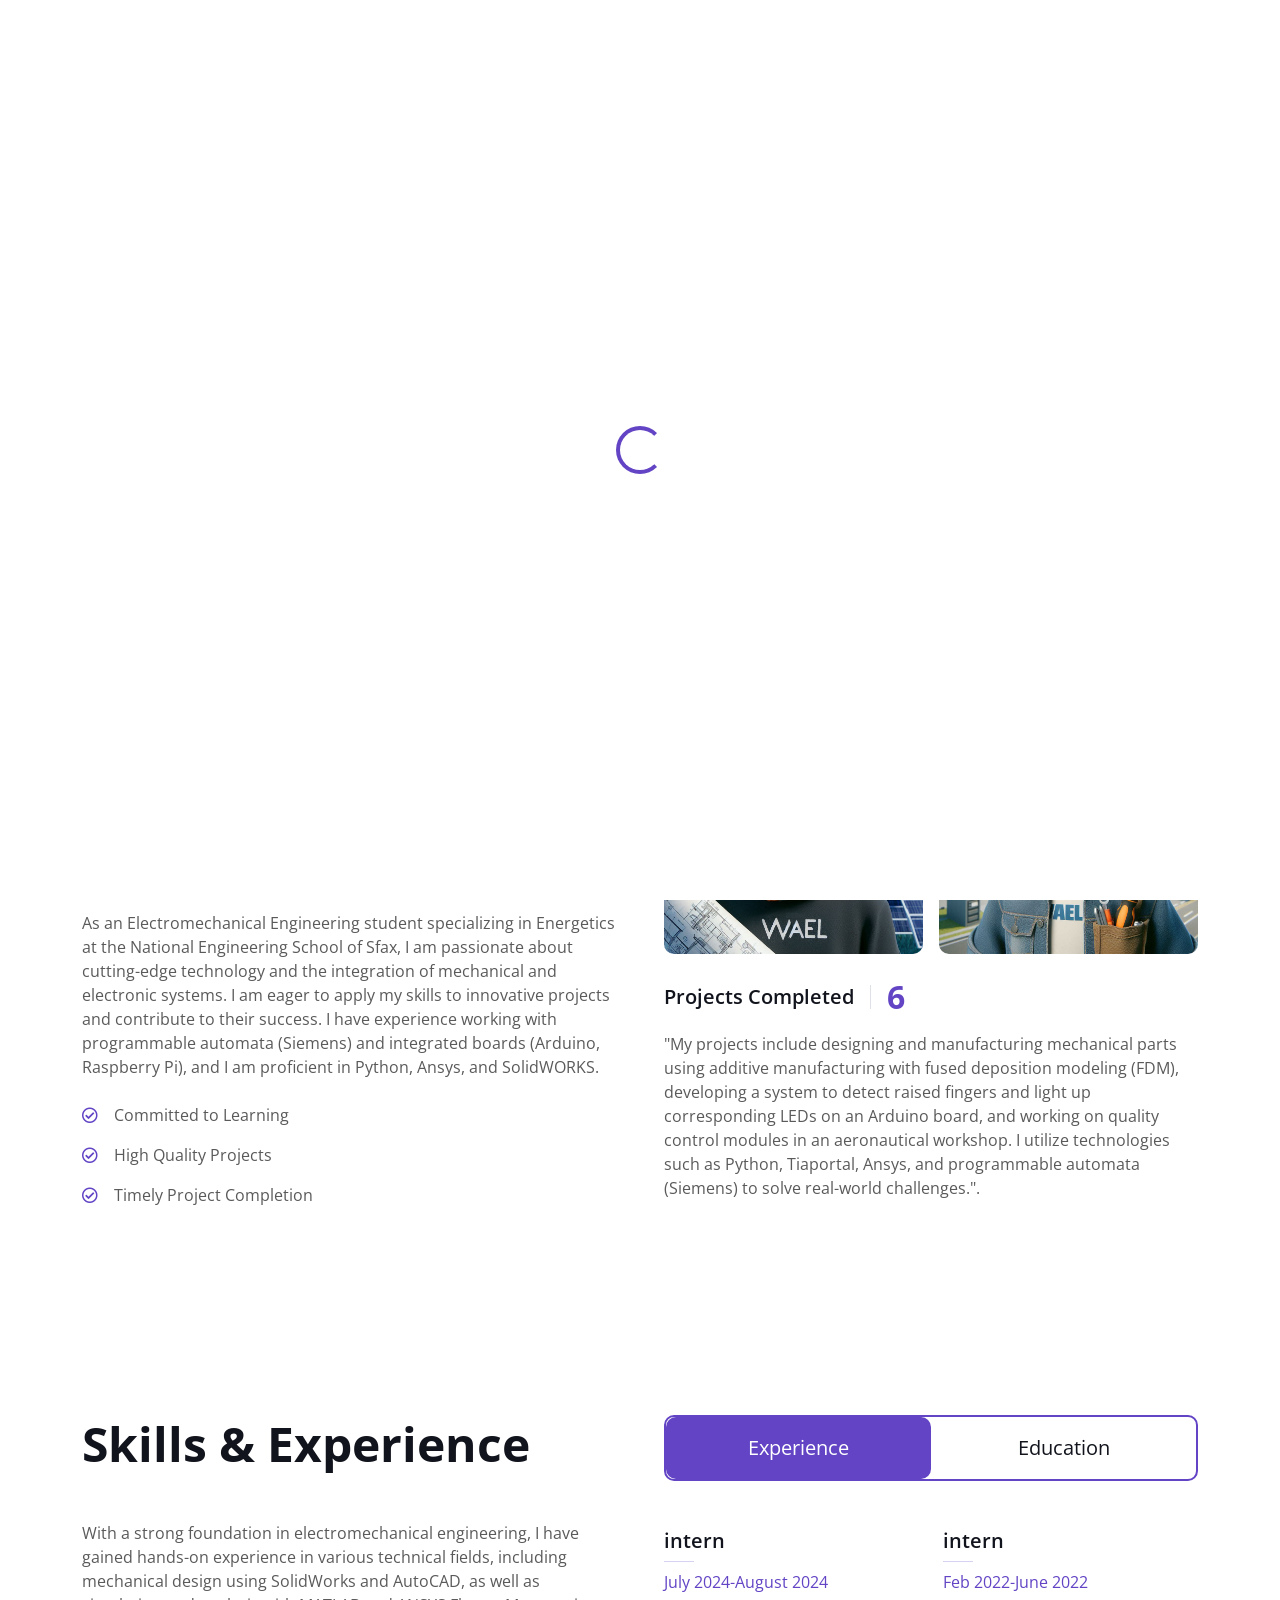
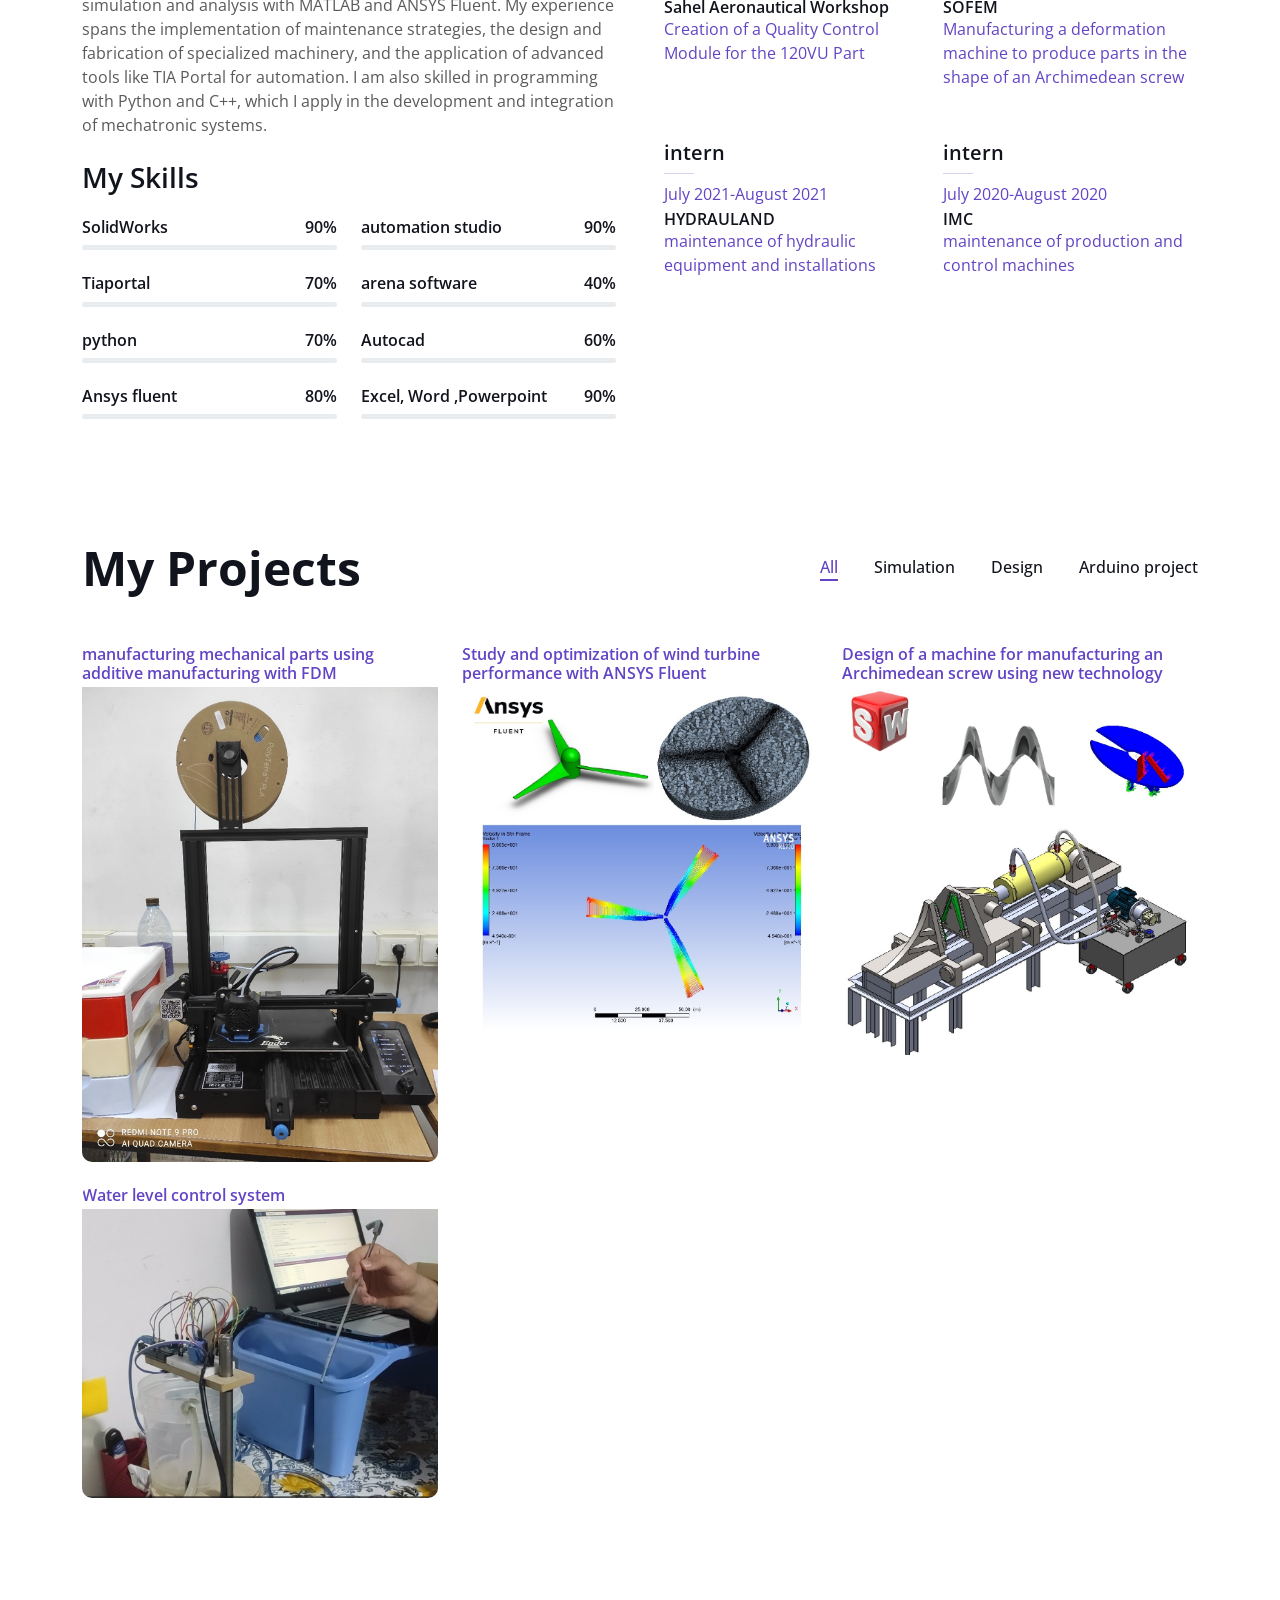
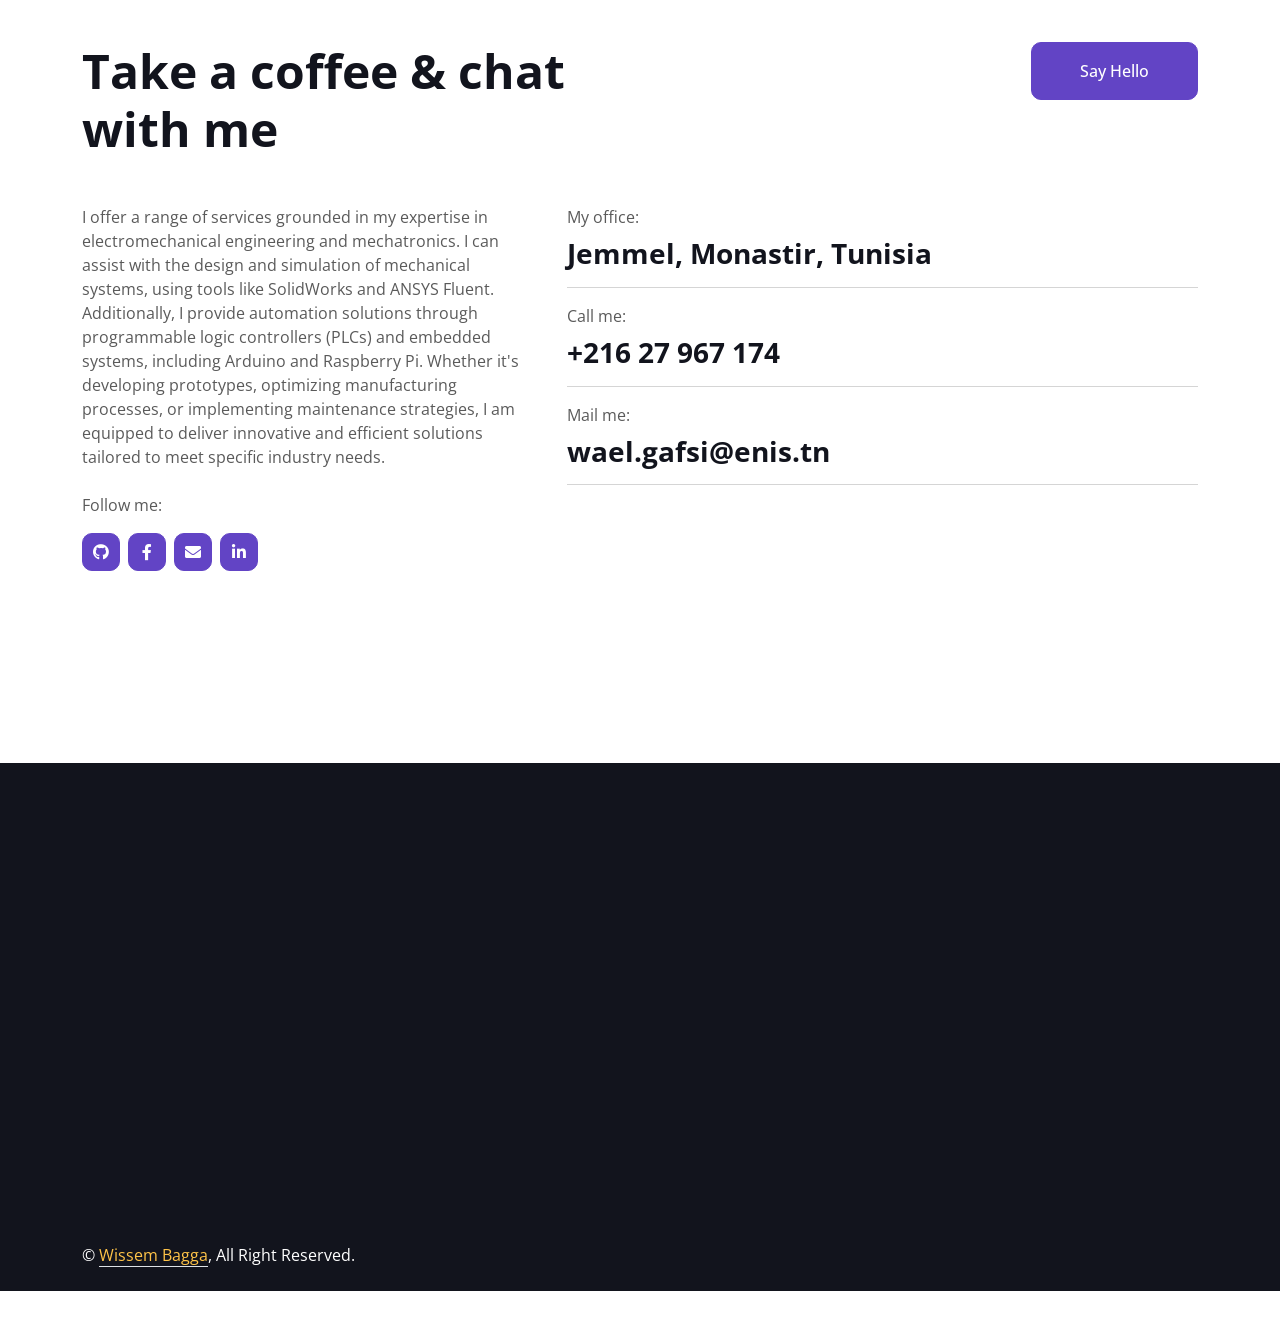
==== index.html @ 5d0c76df "first commit" ====
<!DOCTYPE html>
<html lang="en">

<head>
    <meta charset="utf-8">
    <title>Wael GAFSI</title>
    <meta content="width=device-width, initial-scale=1.0" name="viewport">
    <meta content="" name="keywords">
    <meta content="" name="description">

    <!-- Favicon -->
    <link href="img/wael.ico" rel="icon">

    <!-- Google Web Fonts -->
    <link rel="preconnect" href="https://fonts.googleapis.com">
    <link rel="preconnect" href="https://fonts.gstatic.com" crossorigin>
    <link href="https://fonts.googleapis.com/css2?family=Open+Sans:wght@400;500;600;700;800&display=swap" rel="stylesheet"> 

    <!-- Icon Font Stylesheet -->
    <link href="https://cdnjs.cloudflare.com/ajax/libs/font-awesome/5.10.0/css/all.min.css" rel="stylesheet">
    <link href="https://cdn.jsdelivr.net/npm/bootstrap-icons@1.4.1/font/bootstrap-icons.css" rel="stylesheet">

    <!-- Libraries Stylesheet -->
    <link href="lib/animate/animate.min.css" rel="stylesheet">
    <link href="lib/lightbox/css/lightbox.min.css" rel="stylesheet">
    <link href="lib/owlcarousel/assets/owl.carousel.min.css" rel="stylesheet">

    <!-- Customized Bootstrap Stylesheet -->
    <link href="css/bootstrap.min.css" rel="stylesheet">

    <!-- Template Stylesheet -->
    <link href="css/style.css" rel="stylesheet">
</head>

<body data-bs-spy="scroll" data-bs-target=".navbar" data-bs-offset="51">
    <!-- Spinner Start -->
    <div id="spinner" class="show bg-white position-fixed translate-middle w-100 vh-100 top-50 start-50 d-flex align-items-center justify-content-center">
        <div class="spinner-border text-primary" style="width: 3rem; height: 3rem;" role="status">
            <span class="sr-only">Loading...</span>
        </div>
    </div>
    <!-- Spinner End -->


    <!-- Navbar Start -->
    <nav class="navbar navbar-expand-lg bg-white navbar-light fixed-top shadow py-lg-0 px-4 px-lg-5 wow fadeIn" data-wow-delay="0.1s">
        <a href="index.html" class="navbar-brand d-block d-lg-none">
            <h1 class="text-primary fw-bold m-0">Wael</h1>
        </a>
        <button type="button" class="navbar-toggler" data-bs-toggle="collapse" data-bs-target="#navbarCollapse">
            <span class="navbar-toggler-icon"></span>
        </button>
        <div class="collapse navbar-collapse justify-content-between py-4 py-lg-0" id="navbarCollapse">
            <div class="navbar-nav ms-auto py-0">
                <a href="#home" class="nav-item nav-link active">Home</a>
                <a href="#about" class="nav-item nav-link">About</a>
                <a href="#skill" class="nav-item nav-link">Skills</a>
            </div>
            <a href="index.html" class="navbar-brand bg-info py-3 px-4 mx-3 d-none d-lg-block">
                <h1 class="text-primary fw-bold m-0">Wael</h1>
            </a>

</a>
            <div class="navbar-nav me-auto py-0">
                <a href="#project" class="nav-item nav-link">Projects</a>
                <a href="#contact" class="nav-item nav-link">Contact</a>
            </div>
        </div>
    </nav>
    <!-- Navbar End -->


<!-- Header Start -->
<div class="container-fluid bg-light my-6 mt-0" id="home">
    <div class="container">
        <div class="row g-5 align-items-center">
            <div class="col-lg-6 py-6 pb-0 pt-lg-0">
                <h3 class="text-primary mb-3">I'm</h3>
                <h1 class="display-3 mb-3">Wael Gafsi</h1>
                <h2 class="typed-text-output d-inline"></h2>
                <div class="typed-text d-none">GEM Engineering Student, Passionate about electromechanical Engineering</div>
                <div class="d-flex align-items-center pt-5">
                    <a href="downloads/GAFSI.Wael-CV-.pdf"" class="btn btn-primary py-3 px-4 me-5">Download CV</a>
                    <button type="button" class="btn-play" data-bs-toggle="modal"
                        data-src="img/wvideo.mp4"  data-bs-target="#videoModal">
                        <span></span>
                    </button>
                    <h5 class="ms-4 mb-0 d-none d-sm-block">Play Video</h5>
                </div>
            </div>
            <div class="col-lg-6">
                <img class="img-fluid" src="img/profile.png" alt="">
            </div>
        </div>
    </div>
</div>
<!-- Header End -->

<!-- Video Modal Start -->
<div class="modal modal-video fade" id="videoModal" tabindex="-1" aria-labelledby="exampleModalLabel" aria-hidden="true">
    <div class="modal-dialog">
        <div class="modal-content rounded-0">
            <div class="modal-header">
                <h3 class="modal-title" id="exampleModalLabel">Video</h3>
                <button type="button" class="btn-close" data-bs-dismiss="modal" aria-label="Close"></button>
            </div>
            <div class="modal-body">
                <!-- 16:9 aspect ratio -->
                <div class="ratio ratio-16x9">
                    <iframe class="embed-responsive-item" src="" id="video" allowfullscreen allowscriptaccess="always"
                        allow="autoplay"></iframe>
                </div>
            </div>
        </div>
    </div>
</div>
<!-- Video Modal End -->

    <!-- About Start -->
    <div class="container-xxl py-6" id="about">
        <div class="container">
            <div class="row g-5">
                <div class="col-lg-6 wow fadeInUp" data-wow-delay="0.1s">
                    <div class="d-flex align-items-center mb-5">
                        <div class="years flex-shrink-0 text-center me-4">
                            <h1 class="display-1 mb-0">3rd</h1>
                            <h5 class="mb-0">Year</h5>
                        </div>
                        <h3 class="lh-base mb-0">GEM Engineering Student</h3>
                    </div>
                    <p class="mb-4">As an Electromechanical Engineering student specializing in Energetics at the National Engineering School of Sfax, I am passionate about cutting-edge technology and the integration of mechanical and electronic systems. I am eager to apply my skills to innovative projects and contribute to their success. I have experience working with programmable automata (Siemens) and integrated boards (Arduino, Raspberry Pi), and I am proficient in Python, Ansys, and SolidWORKS.</p>
                    <p class="mb-3"><i class="far fa-check-circle text-primary me-3"></i>Committed to Learning</p>
                    <p class="mb-3"><i class="far fa-check-circle text-primary me-3"></i>High Quality Projects</p>
                    <p class="mb-3"><i class="far fa-check-circle text-primary me-3"></i>Timely Project Completion</p>
                </div>
                <div class="col-lg-6 wow fadeInUp" data-wow-delay="0.5s">
                    <div class="row g-3 mb-4">
                        <div class="col-sm-6">
                            <img class="img-fluid rounded" src="img/about-1.jpg" alt="">
                        </div>
                        <div class="col-sm-6">
                            <img class="img-fluid rounded" src="img/about-2.jpg" alt="">
                        </div>
                    </div>
                    <div class="d-flex align-items-center mb-3">
                        <h5 class="border-end pe-3 me-3 mb-0">Projects Completed</h5>
                        <h2 class="text-primary fw-bold mb-0" data-toggle="counter-up">6</h2>
                    </div>
                    <p class="mb-0">"My projects include designing and manufacturing mechanical parts using additive manufacturing with fused deposition modeling (FDM), developing a system to detect raised fingers and light up corresponding LEDs on an Arduino board, and working on quality control modules in an aeronautical workshop. I utilize technologies such as Python, Tiaportal, Ansys, and programmable automata (Siemens) to solve real-world challenges.".</p>
                </div>
            </div>
        </div>
    </div>
    <!-- About End -->


    <!-- Expertise Start -->
    <div class="container-xxl py-6 pb-5" id="skill">
        <div class="container">
            <div class="row g-5">
                <div class="col-lg-6 wow fadeInUp" data-wow-delay="0.1s">
                    <h1 class="display-5 mb-5">Skills & Experience</h1>
                    <p class="mb-4">With a strong foundation in electromechanical engineering, I have gained hands-on experience in various technical fields, including mechanical design using SolidWorks and AutoCAD, as well as simulation and analysis with MATLAB and ANSYS Fluent. My experience spans the implementation of maintenance strategies, the design and fabrication of specialized machinery, and the application of advanced tools like TIA Portal for automation. I am also skilled in programming with Python and C++, which I apply in the development and integration of mechatronic systems.</p>
                    <h3 class="mb-4">My Skills</h3>
                    <div class="row align-items-center">
                        <div class="col-md-6">
                            <div class="skill mb-4">
                                <div class="d-flex justify-content-between">
                                    <h6 class="font-weight-bold">SolidWorks</h6>
                                    <h6 class="font-weight-bold">90%</h6>
                                </div>
                                <div class="progress">
                                    <div class="progress-bar bg-primary" role="progressbar" aria-valuenow="90" aria-valuemin="0" aria-valuemax="100"></div>
                                </div>
                            </div>
                            <div class="skill mb-4">
                                <div class="d-flex justify-content-between">
                                    <h6 class="font-weight-bold">Tiaportal</h6>
                                    <h6 class="font-weight-bold">70%</h6>
                                </div>
                                <div class="progress">
                                    <div class="progress-bar bg-warning" role="progressbar" aria-valuenow="70" aria-valuemin="0" aria-valuemax="100"></div>
                                </div>
                            </div>                            
                            <div class="skill mb-4">
                                <div class="d-flex justify-content-between">
                                    <h6 class="font-weight-bold">python</h6>
                                    <h6 class="font-weight-bold">70%</h6>
                                </div>
                                <div class="progress">
                                    <div class="progress-bar bg-danger" role="progressbar" aria-valuenow="70" aria-valuemin="0" aria-valuemax="100"></div>
                                </div>
                            </div>
                            <div class="skill mb-4">
                                <div class="d-flex justify-content-between">
                                    <h6 class="font-weight-bold">Ansys fluent</h6>
                                    <h6 class="font-weight-bold">80%</h6>
                                </div>
                                <div class="progress">
                                    <div class="progress-bar bg-danger" role="progressbar" aria-valuenow="80" aria-valuemin="0" aria-valuemax="100"></div>
                                </div>
                            </div>
                        </div>
                        <div class="col-md-6">
                            <div class="skill mb-4">
                                <div class="d-flex justify-content-between">
                                    <h6 class="font-weight-bold">automation studio</h6>
                                    <h6 class="font-weight-bold">90%</h6>
                                </div>
                                <div class="progress">
                                    <div class="progress-bar bg-danger" role="progressbar" aria-valuenow="90" aria-valuemin="0" aria-valuemax="100"></div>
                                </div>
                            </div>
                            <div class="skill mb-4">
                                <div class="d-flex justify-content-between">
                                    <h6 class="font-weight-bold">arena software</h6>
                                    <h6 class="font-weight-bold">40%</h6>
                                </div>
                                <div class="progress">
                                    <div class="progress-bar bg-dark" role="progressbar" aria-valuenow="40" aria-valuemin="0" aria-valuemax="100"></div>
                                </div>
                            </div>
                            
                            <div class="skill mb-4">
                                <div class="d-flex justify-content-between">
                                    <h6 class="font-weight-bold">Autocad</h6>
                                    <h6 class="font-weight-bold">60%</h6>
                                </div>
                                <div class="progress">
                                    <div class="progress-bar bg-dark" role="progressbar" aria-valuenow="60" aria-valuemin="0" aria-valuemax="100"></div>
                                </div>
                            </div>
                            <div class="skill mb-4">
                                <div class="d-flex justify-content-between">
                                    <h6 class="font-weight-bold">Excel, Word ,Powerpoint</h6>
                                    <h6 class="font-weight-bold">90%</h6>
                                </div>
                                <div class="progress">
                                    <div class="progress-bar bg-info" role="progressbar" aria-valuenow="90" aria-valuemin="0" aria-valuemax="100"></div>
                                </div>
                            </div>
                        </div>
                    </div>
                </div>
                <div class="col-lg-6 wow fadeInUp" data-wow-delay="0.5s">
                    <ul class="nav nav-pills rounded border border-2 border-primary mb-5">
                        <li class="nav-item w-50">
                            <button class="nav-link w-100 py-3 fs-5 active" data-bs-toggle="pill" href="#tab-1">Experience</button>
                        </li>
                        <li class="nav-item w-50">
                            <button class="nav-link w-100 py-3 fs-5" data-bs-toggle="pill" href="#tab-2">Education</button>
                        </li>
                    </ul>
                    <div class="tab-content">
                        <div id="tab-1" class="tab-pane fade show p-0 active">
                            <div class="row gy-5 gx-4">
                                <div class="col-sm-6">
                                    <h5>intern</h5>
                                    <hr class="text-primary my-2">
                                    <p class="text-primary mb-1">July 2024-August 2024</p>
                                    <h6 class="mb-0">Sahel Aeronautical Workshop</h6>
                                    <p class="text-primary mb-1">Creation of a Quality Control Module for the 120VU Part</p>

                                </div>
                                <div class="col-sm-6">
                                    <h5>intern</h5>
                                    <hr class="text-primary my-2">
                                    <p class="text-primary mb-1">Feb 2022-June 2022</p>
                                    <h6 class="mb-0">SOFEM</h6>
                                    <p class="text-primary mb-1">Manufacturing a deformation machine to produce parts in the shape of an Archimedean screw</p>

                                </div>
                                <div class="col-sm-6">
                                    <h5>intern</h5>
                                    <hr class="text-primary my-2">
                                    <p class="text-primary mb-1">July 2021-August 2021</p>
                                    <h6 class="mb-0">HYDRAULAND</h6>
                                    <p class="text-primary mb-1">maintenance of hydraulic equipment and installations</p>

                                </div>
                                <div class="col-sm-6">
                                    <h5>intern</h5>
                                    <hr class="text-primary my-2">
                                    <p class="text-primary mb-1">July 2020-August 2020</p>
                                    <h6 class="mb-0">IMC</h6>
                                    <p class="text-primary mb-1">maintenance of production and control machines</p>

                                </div>
                            </div>
                        </div>
                        <div id="tab-2" class="tab-pane fade show p-0">
                            <div class="row gy-5 gx-4">
                                <div class="col-sm-6">
                                    <h5>Student</h5>
                                    <hr class="text-primary my-2">
                                    <p class="text-primary mb-1">Sep 2024 - Present</p>
                                    <h6 class="mb-0">National School of Engineers of Sfax</h6>
                                    <h6 class="text-primary mb-1">
                                        Electromechanical Engineering</h6>
                                </div>
                                <div class="col-sm-6">
                                    <h5>Student</h5>
                                    <hr class="text-primary my-2">
                                    <p class="text-primary mb-1">Sep 2022- June 2023</p>
                                    <h6 class="mb-0">Higher Institute in Industrial Systems</h6>
                                    <h6 class="text-primary mb-1">
                                        Masters in Mechatronics systems</h6>
                                </div>                                
                                <div class="col-sm-6">
                                    <h5>Student</h5>
                                    <hr class="text-primary my-2">
                                    <p class="text-primary mb-1">Sep 2019- June 2022</p>
                                    <h6 class="mb-0">Higher Institute in Industrial Systems</h6>
                                    <h6 class="text-primary mb-1">
                                        
                                        National Bachelor's Degree in Mechanical Engineering</h6>
                                </div>
                            </div>
                        </div>
                    </div>
                </div>
            </div>
        </div>
    </div>
    <!-- Expertise End -->





    <!-- Projects Start -->
    <div class="container-xxl py-6 pt-5" id="project">
        <div class="container">
            <div class="row g-5 mb-5 align-items-center wow fadeInUp" data-wow-delay="0.1s">
                <div class="col-lg-6">
                    <h1 class="display-5 mb-0">My Projects</h1>
                </div>
                <div class="col-lg-6 text-lg-end">
                    <ul class="list-inline mx-n3 mb-0" id="portfolio-flters">
                        <li class="mx-3 active" data-filter="*">All</li>
                        <li class="mx-3" data-filter=".first">Simulation</li>
                        <li class="mx-3" data-filter=".second">Design</li>
                        <li class="mx-3" data-filter=".third">Arduino project</li>
                    </ul>
                </div>
            </div>
            <div class="row g-4 portfolio-container wow fadeInUp" data-wow-delay="0.1s">
                <div class="col-lg-4 col-md-6 portfolio-item first">
                    <div class="portfolio-img rounded overflow-hidden">
                        <h6 class="text-primary mb-1">manufacturing mechanical parts using additive manufacturing with FDM</h6>
                        <img class="img-fluid" src="img/project-1.jpg" alt="">
                        <div class="portfolio-btn">
                            <a class="btn btn-lg-square btn-outline-secondary border-2 mx-1" href="img/project-1.jpg" data-lightbox="portfolio"><i class="fa fa-eye"></i></a>
                            <a class="btn btn-lg-square btn-outline-secondary border-2 mx-1" href="https://github.com/Wissem1111/Plateforme-de-partage-de-fichiers-securisee-pour-une-entreprise"><i class="fa fa-link"></i></a>
                        </div>
                    </div>
                </div>
                <div class="col-lg-4 col-md-6 portfolio-item third">
                    <div class="portfolio-img rounded overflow-hidden">
                        <h6 class="text-primary mb-1">Study and optimization of wind turbine performance with ANSYS Fluent</h6>
                        <img class="img-fluid" src="img/project-2.jpg" alt="">
                        <div class="portfolio-btn">
                            <a class="btn btn-lg-square btn-outline-secondary border-2 mx-1" href="img/project-2.jpg" data-lightbox="portfolio"><i class="fa fa-eye"></i></a>
                            <a class="btn btn-lg-square btn-outline-secondary border-2 mx-1" href="https://github.com/Wissem1111/Diabetes-Prediction-through-Numerical-Analysis"><i class="fa fa-link"></i></a>
                        </div>
                    </div>
                </div>
                <div class="col-lg-4 col-md-6 portfolio-item first">
                    <div class="portfolio-img rounded overflow-hidden">
                        <h6 class="text-primary mb-1">Design of a machine for manufacturing an Archimedean screw using new technology</h6>
                        <img class="img-fluid" src="img/project-3.jpg" alt="">
                        <div class="portfolio-btn">
                            <a class="btn btn-lg-square btn-outline-secondary border-2 mx-1" href="img/project-3.jpg" data-lightbox="portfolio"><i class="fa fa-eye"></i></a>
                            <a class="btn btn-lg-square btn-outline-secondary border-2 mx-1" href=""><i class="fa fa-link"></i></a>
                        </div>
                    </div>
                </div>
                <div class="col-lg-4 col-md-6 portfolio-item second">
                    <div class="portfolio-img rounded overflow-hidden">
                        <h6 class="text-primary mb-1">Water level control system</h6>
                        <img class="img-fluid" src="img/project-4.jpg" alt="">
                        <div class="portfolio-btn">
                            <a class="btn btn-lg-square btn-outline-secondary border-2 mx-1" href="img/project-4.jpg" data-lightbox="portfolio"><i class="fa fa-eye"></i></a>
                            <a class="btn btn-lg-square btn-outline-secondary border-2 mx-1" href=""><i class="fa fa-link"></i></a>
                        </div>
                    </div>
                </div>
            </div>
        </div>
    </div>
    <!-- Projects End -->
</div>

    <!-- Contact Start -->
    <div class="container-xxl pb-5" id="contact">
        <div class="container py-5">
            <div class="row g-5 mb-5 wow fadeInUp" data-wow-delay="0.1s">
                <div class="col-lg-6">
                    <h1 class="display-5 mb-0">Take a coffee & chat with me</h1>
                </div>
                <div class="col-lg-6 text-lg-end">
                    <a class="btn btn-primary py-3 px-5" href="">Say Hello</a>
                </div>
            </div>
            <div class="row g-5">
                
                <div class="col-lg-5 col-md-6 wow fadeInUp" data-wow-delay="0.5s">
                    <p class="mb-4">I offer a range of services grounded in my expertise in electromechanical engineering and mechatronics.
                        I can assist with the design and simulation of mechanical systems, using tools like SolidWorks and ANSYS Fluent.
                        Additionally, I provide automation solutions through programmable logic controllers (PLCs) and embedded systems, including Arduino and Raspberry Pi.
                        Whether it's developing prototypes, optimizing manufacturing processes, or implementing maintenance strategies,
                        I am equipped to deliver innovative and efficient solutions tailored to meet specific industry needs.
                    </p> 
                    <p class="mb-2">Follow me:</p>
                    <div class="d-flex pt-2">
                        <a class="btn btn-square btn-primary me-2" href="https://github.com/WaelGAFSI"><i class="fab fa-github"></i></a>
                        <a class="btn btn-square btn-primary me-2" href="https://www.facebook.com/wael123gafsi/"><i class="fab fa-facebook-f"></i></a>
                        <a class="btn btn-square btn-primary me-2" href="mailto:wael.gafsi@enis.tn"><i class="fa fa-envelope"></i></a>
                        <a class="btn btn-square btn-primary me-2" href="https://www.linkedin.com/in/waelgafsi/"><i class="fab fa-linkedin-in"></i></a>
                    </div>
                </div>
                <div class="col-lg-7 col-md-6 wow fadeInUp" data-wow-delay="0.1s">
                    <p class="mb-2">My office:</p>
                    <h3 class="fw-bold">Jemmel, Monastir, Tunisia</h3>
                    <hr class="w-100">
                    <p class="mb-2">Call me:</p>
                    <h3 class="fw-bold">+216 27 967 174</h3>
                    <hr class="w-100">
                    <p class="mb-2">Mail me:</p>
                    <h3 class="fw-bold">wael.gafsi@enis.tn</h3>
                    <hr class="w-100">

                </div>
            </div>
        </div>
    </div>
    <!-- Contact End -->


    <!-- Map Start -->
    <div class="container-xxl pt-5 px-0 wow fadeInUp" data-wow-delay="0.1s">
        <div class="container-xxl pt-5 px-0">
            <div class="bg-dark">
                <iframe
                src="https://www.google.com/maps/embed?pb=!1m18!1m12!1m3!1d1715350.5506369068!2d10.62616774621481!3d33.647712153028246!2m3!1f0!2f0!3f0!3m2!1i1024!2i768!4f13.1!3m3!1m2!1s0x13d27992f0f0b8c7%3A0x432ba7c45e3e7d8!2sJemmel%2C%20Monastir%2C%20Tunisia!5e0!3m2!1sen!2sbd!4v1693606904889!5m2!1sen!2sbd"
                frameborder="0" style="width: 100%; height: 450px; border:0;" allowfullscreen="" aria-hidden="false"
                tabindex="0"></iframe>
            </div>
        </div>
    </div>
    <!-- Map End -->



    <!-- Copyright Start -->
        <div class="container-fluid bg-dark text-white py-4">
            <div class="container">
                <div class="row">
                    <div class="col-md-6 text-center text-md-start mb-3 mb-md-0">
                        &copy; <a class="border-bottom text-secondary" href="#">Wissem Bagga</a>, All Right Reserved.
                    </div>
                </div>
            </div>
        </div>
    </div>
    <!-- Copyright End -->


    <!-- Back to Top -->
    <a href="#" class="btn btn-lg btn-primary btn-lg-square back-to-top"><i class="bi bi-arrow-up"></i></a>
    
    
    <!-- JavaScript Libraries --> 
    <script async src="https://www.google.com/recaptcha/api.js"></script>
    <script>
        var videoModal = document.getElementById('videoModal');
        var videoPlayer = document.getElementById('video');
    
        videoModal.addEventListener('show.bs.modal', function (event) {
            var button = event.relatedTarget;
            var videoSrc = button.getAttribute('data-src');
            videoPlayer.src = videoSrc + "?autoplay=1"; // Start playing automatically
        });
    
        videoModal.addEventListener('hidden.bs.modal', function () {
            videoPlayer.src = ""; // Stop the video
        });
    </script>
    <script src="https://www.google.com/recaptcha/api.js" async defer></script>
    <script src="https://code.jquery.com/jquery-3.4.1.min.js"></script>
    <script src="https://cdn.jsdelivr.net/npm/bootstrap@5.0.0/dist/js/bootstrap.bundle.min.js"></script>
    <script src="lib/wow/wow.min.js"></script>
    <script src="lib/easing/easing.min.js"></script>
    <script src="lib/waypoints/waypoints.min.js"></script>
    <script src="lib/typed/typed.min.js"></script>
    <script src="lib/counterup/counterup.min.js"></script>
    <script src="lib/owlcarousel/owl.carousel.min.js"></script>
    <script src="lib/isotope/isotope.pkgd.min.js"></script>
    <script src="lib/lightbox/js/lightbox.min.js"></script>

    <!-- Template Javascript -->
    <script src="js/main.js"></script>
</body>
</html>
---- css/style.css ----
/********** Template CSS **********/
:root {
    --primary: #6244C5;
    --secondary: #0dcaf0; /* Couleur mise à jour */
    --light: #FAFAFB;
    --dark: #12141D;
}

.back-to-top {
    position: fixed;
    display: none;
    right: 45px;
    bottom: 45px;
    z-index: 99;
}

.my-6 {
    margin-top: 6rem;
    margin-bottom: 6rem;
}

.py-6 {
    padding-top: 6rem;
    padding-bottom: 6rem;
}


/*** Spinner ***/
#spinner {
    opacity: 0;
    visibility: hidden;
    transition: opacity .5s ease-out, visibility 0s linear .5s;
    z-index: 99999;
}

#spinner.show {
    transition: opacity .5s ease-out, visibility 0s linear 0s;
    visibility: visible;
    opacity: 1;
}


/*** Button ***/
.btn {
    font-weight: 500;
    transition: .5s;
}

.btn.btn-primary,
.btn.btn-secondary {
    color: #FFFFFF;
}

.btn-square {
    width: 38px;
    height: 38px;
}

.btn-sm-square {
    width: 32px;
    height: 32px;
}

.btn-lg-square {
    width: 48px;
    height: 48px;
}

.btn-square,
.btn-sm-square,
.btn-lg-square {
    padding: 0;
    display: flex;
    align-items: center;
    justify-content: center;
    font-weight: normal;
}


/*** Navbar ***/
.navbar.fixed-top {
    display: none;
    transition: .5s;
}

.navbar .navbar-nav .nav-link {
    padding: 20px 15px;
    color: var(--dark);
    font-size: 18px;
    font-weight: 600;
    outline: none;
}

.navbar .navbar-nav .nav-link:hover,
.navbar .navbar-nav .nav-link.active {
    color: var(--primary);
}

@media (max-width: 991.98px) {
    .navbar .navbar-nav .nav-link  {
        padding: 10px 0;
    }
}


/*** Header ***/
#home {
    margin-bottom: 6rem;
    background: url(../img/bg-header.png) left top no-repeat;
}

.typed-cursor {
    font-size: 30px;
    color: var(--dark);
}

.btn-play {
    position: relative;
    display: block;
    box-sizing: content-box;
    width: 16px;
    height: 26px;
    border-radius: 100%;
    border: none;
    outline: none !important;
    padding: 18px 20px 20px 28px;
    background: var(--primary);
}

.btn-play:before {
    content: "";
    position: absolute;
    z-index: 0;
    left: 50%;
    top: 50%;
    transform: translateX(-50%) translateY(-50%);
    display: block;
    width: 60px;
    height: 60px;
    background: var(--primary);
    border-radius: 100%;
    animation: pulse-border 1500ms ease-out infinite;
}

.btn-play:after {
    content: "";
    position: absolute;
    z-index: 1;
    left: 50%;
    top: 50%;
    transform: translateX(-50%) translateY(-50%);
    display: block;
    width: 60px;
    height: 60px;
    background: #FFFFFF;
    border-radius: 100%;
    transition: all 200ms;
}

.btn-play span {
    display: block;
    position: relative;
    z-index: 3;
    width: 0;
    height: 0;
    left: -1px;
    border-left: 16px solid var(--primary);
    border-top: 11px solid transparent;
    border-bottom: 11px solid transparent;
}

@keyframes pulse-border {
    0% {
        transform: translateX(-50%) translateY(-50%) translateZ(0) scale(1);
        opacity: 1;
    }

    100% {
        transform: translateX(-50%) translateY(-50%) translateZ(0) scale(2);
        opacity: 0;
    }
}

.modal-video .modal-dialog {
    position: relative;
    max-width: 800px;
    margin: 60px auto 0 auto;
}

.modal-video .modal-body {
    position: relative;
    padding: 0px;
}

.modal-video .close {
    position: absolute;
    width: 30px;
    height: 30px;
    right: 0px;
    top: -30px;
    z-index: 999;
    font-size: 30px;
    font-weight: normal;
    color: #FFFFFF;
    background: #000000;
    opacity: 1;
}


/*** About ***/
#about .years .display-1 {
    font-size: 10rem;
    line-height: 9rem;
}

#about .years h5 {
    letter-spacing: 30px;
    margin-right: -30px;
}


/*** Skills ***/
#skill .progress {
    height: 5px;
    border-radius: 5px;
}

#skill .progress .progress-bar {
    width: 0px;
    border-radius: 5px;
    transition: 3s;
}

#skill .nav-pills .nav-link {
    color: var(--dark);
}

#skill .nav-pills .nav-link.active {
    color: #FFFFFF;
}

#skill .tab-content hr {
    width: 30px;
}


/*** Service ***/
.service-item .bg-icon {
    width: 100px;
    height: 100px;
    display: flex;
    align-items: center;
    justify-content: center;
    background: url(../img/bg-icon.png) center center no-repeat;
    background-size: cover;
}


/*** Project Portfolio ***/
#portfolio-flters li {
    display: inline-block;
    font-weight: 500;
    color: var(--dark);
    cursor: pointer;
    transition: .5s;
    border-bottom: 2px solid transparent;
}

#portfolio-flters li:hover,
#portfolio-flters li.active {
    color: var(--primary);
    border-color: var(--primary);
}

.portfolio-img {
    position: relative;
}

.portfolio-btn {
    position: absolute;
    width: 100%;
    height: 100%;
    top: 0;
    left: 0;
    background: rgba(13, 202, 240, .9);
    display: flex;
    align-items: flex-end;
    justify-content: flex-start;
    padding: 30px;
    padding-bottom: 100px !important;
    opacity: 0;
    transition: .5s;
}

.portfolio-item:hover .portfolio-btn {
    opacity: 1;
    padding-bottom: 30px !important;
}
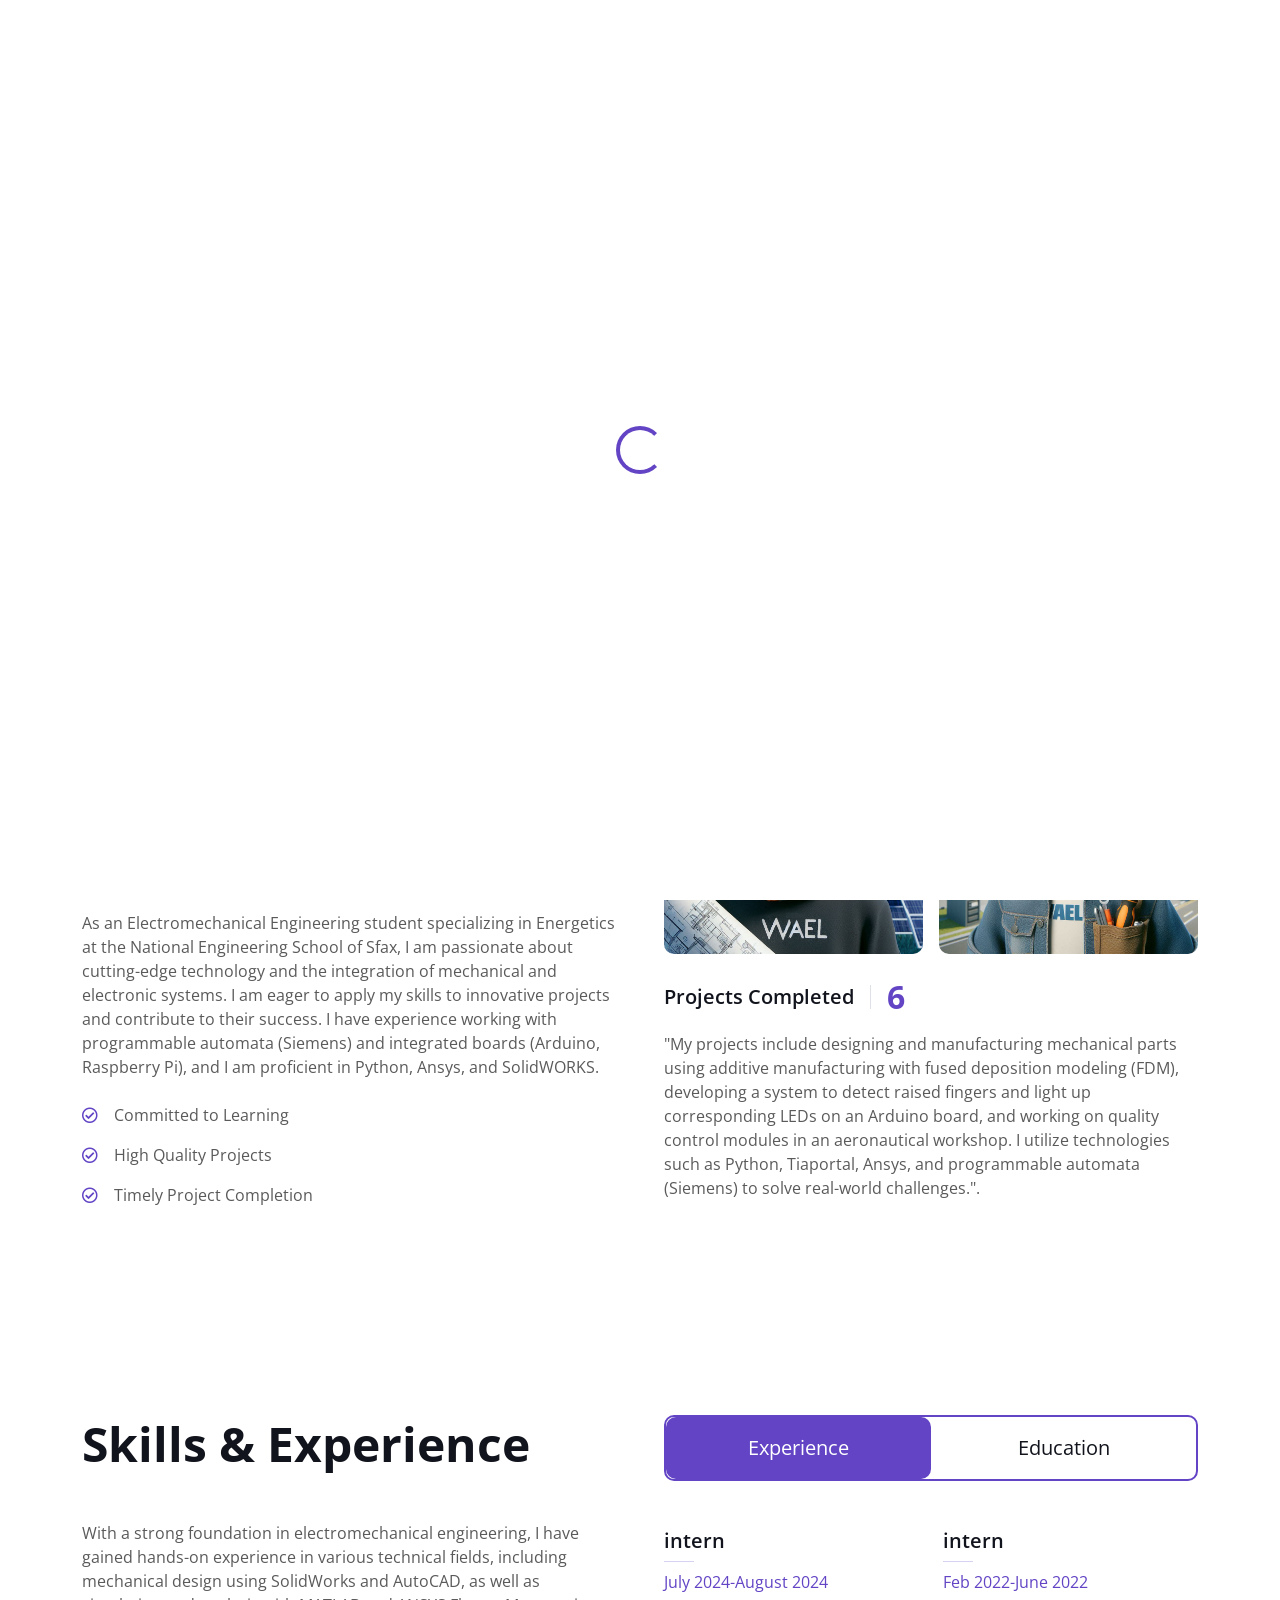
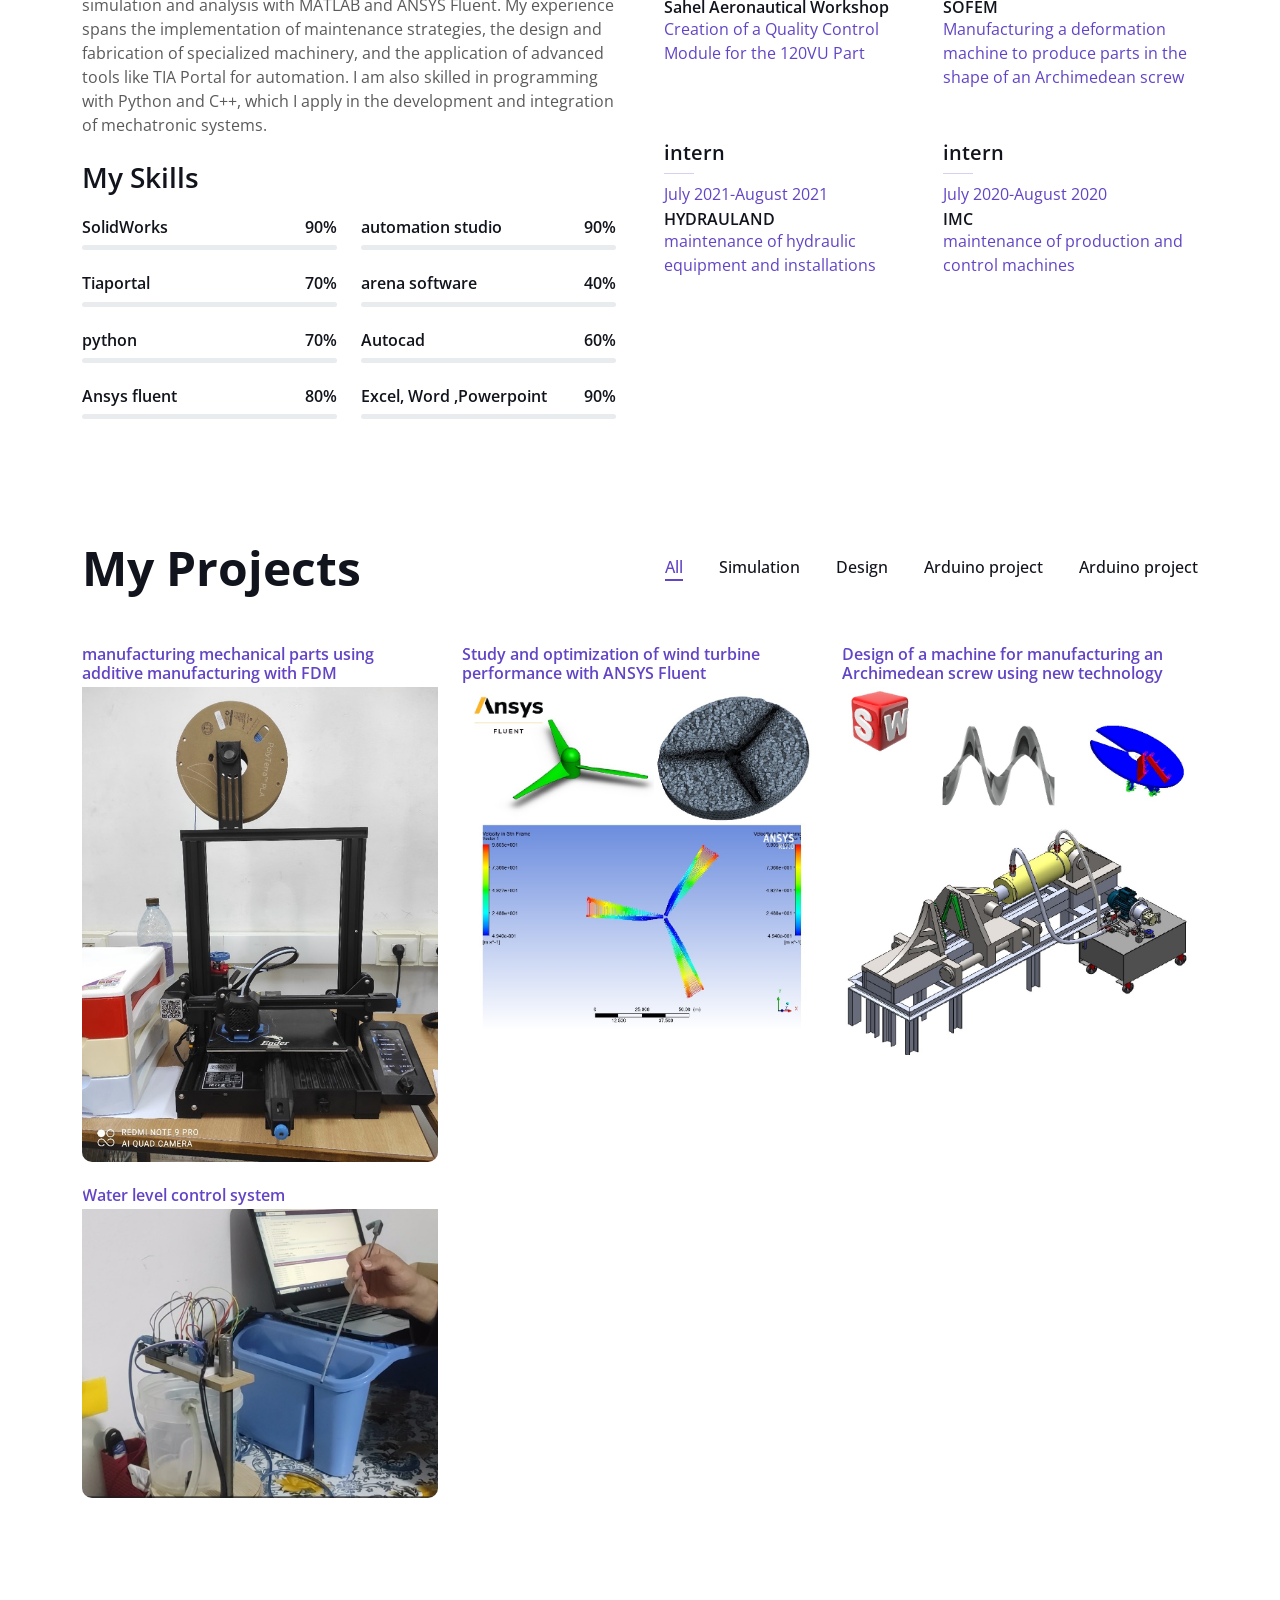
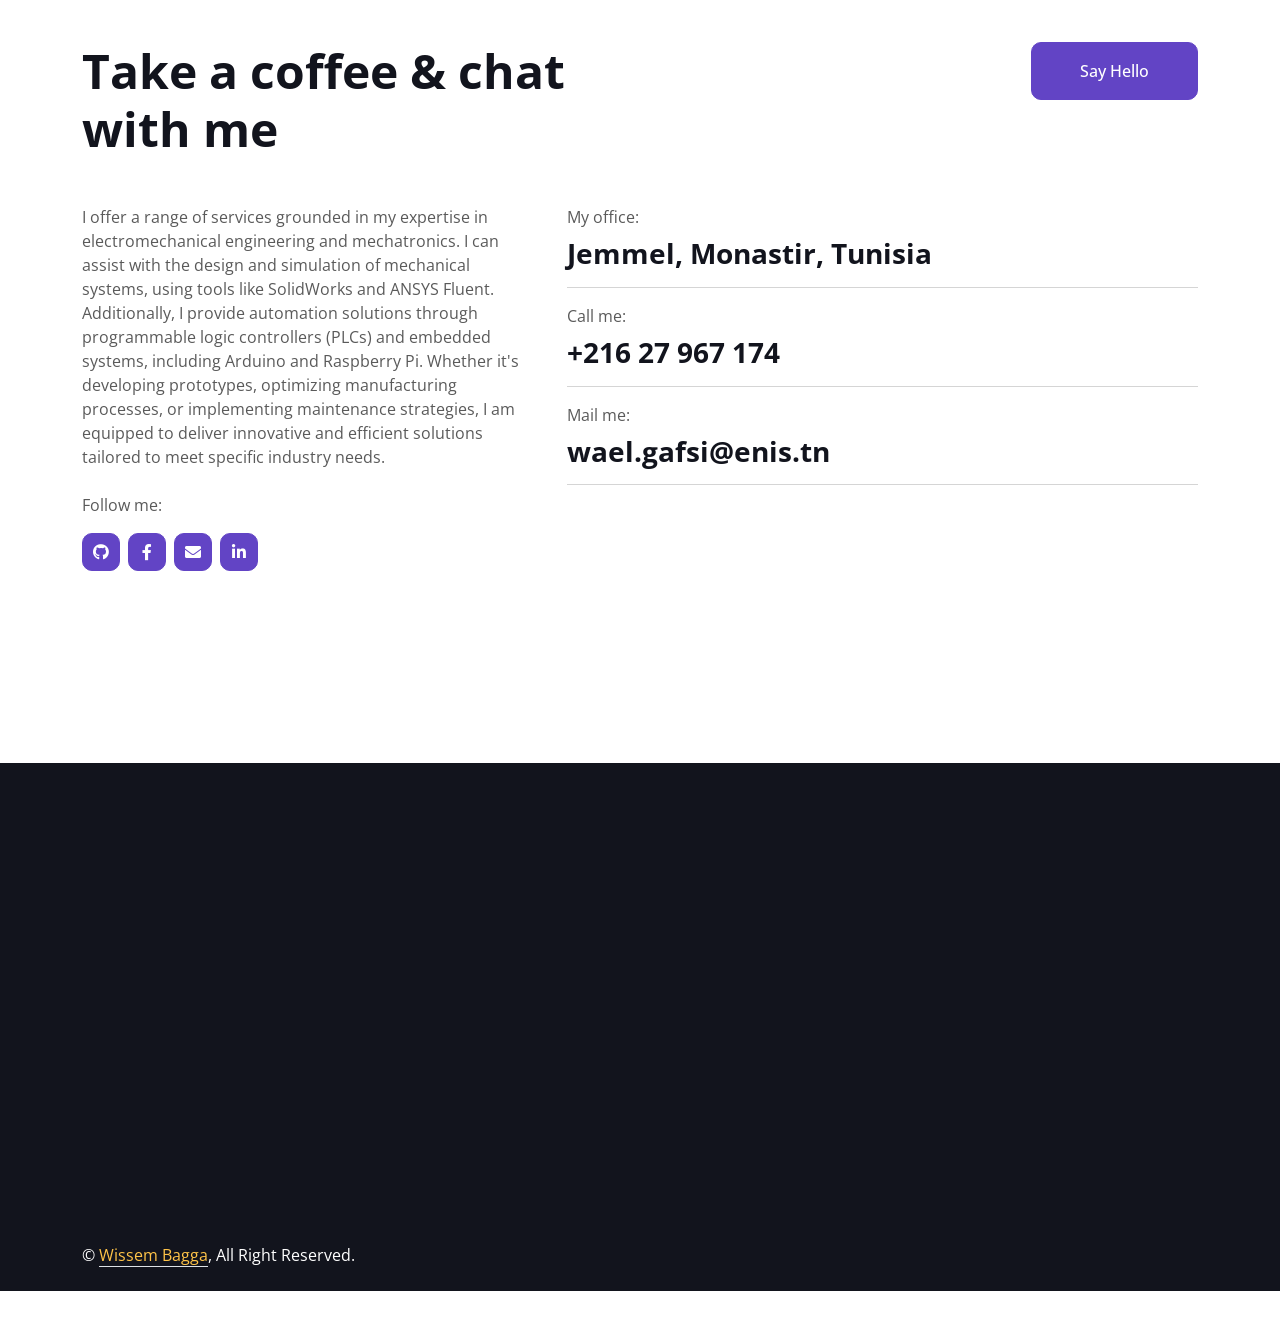
==== commit cf615d6d: "added a comment" ====
--- a/index.html
+++ b/index.html
@@ -340,6 +340,7 @@
                         <li class="mx-3 active" data-filter="*">All</li>
                         <li class="mx-3" data-filter=".first">Simulation</li>
                         <li class="mx-3" data-filter=".second">Design</li>
+                        <li class="mx-3" data-filter=".third">Arduino project</li>
                         <li class="mx-3" data-filter=".third">Arduino project</li>
                     </ul>
                 </div>
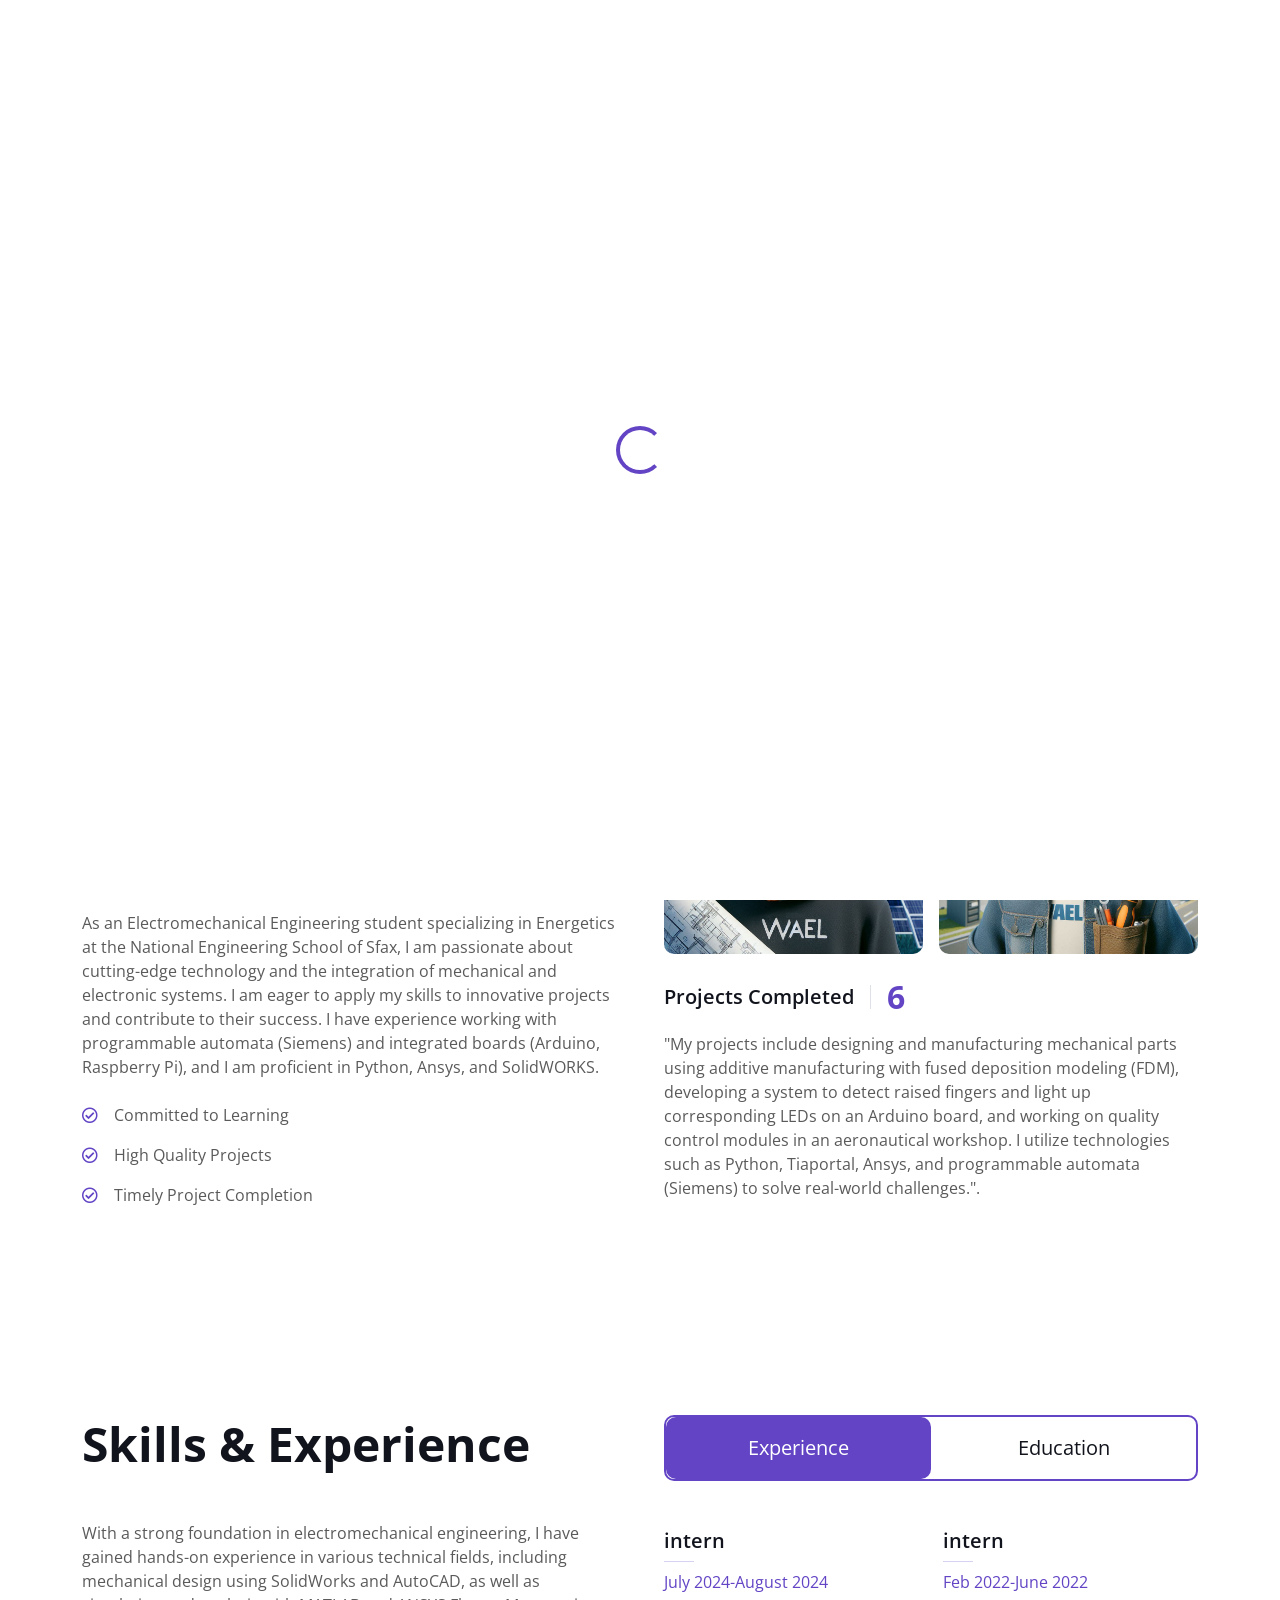
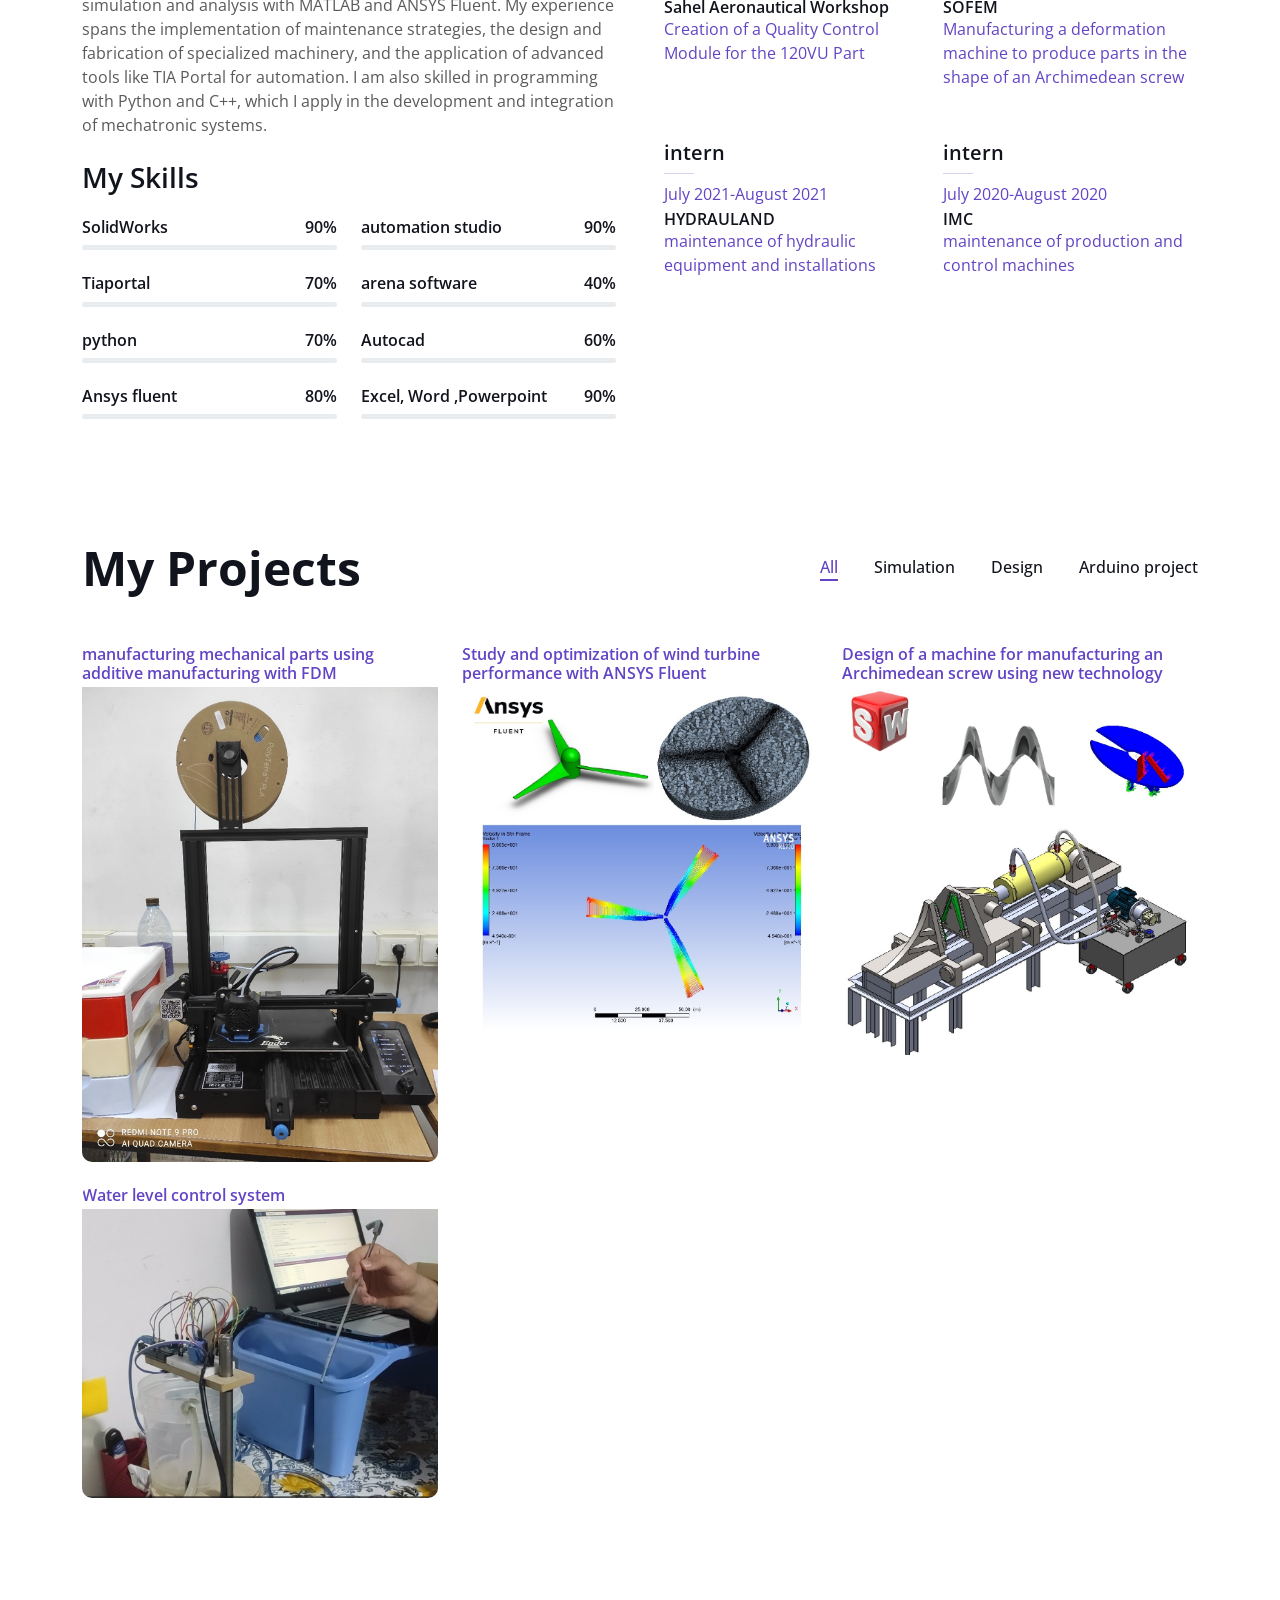
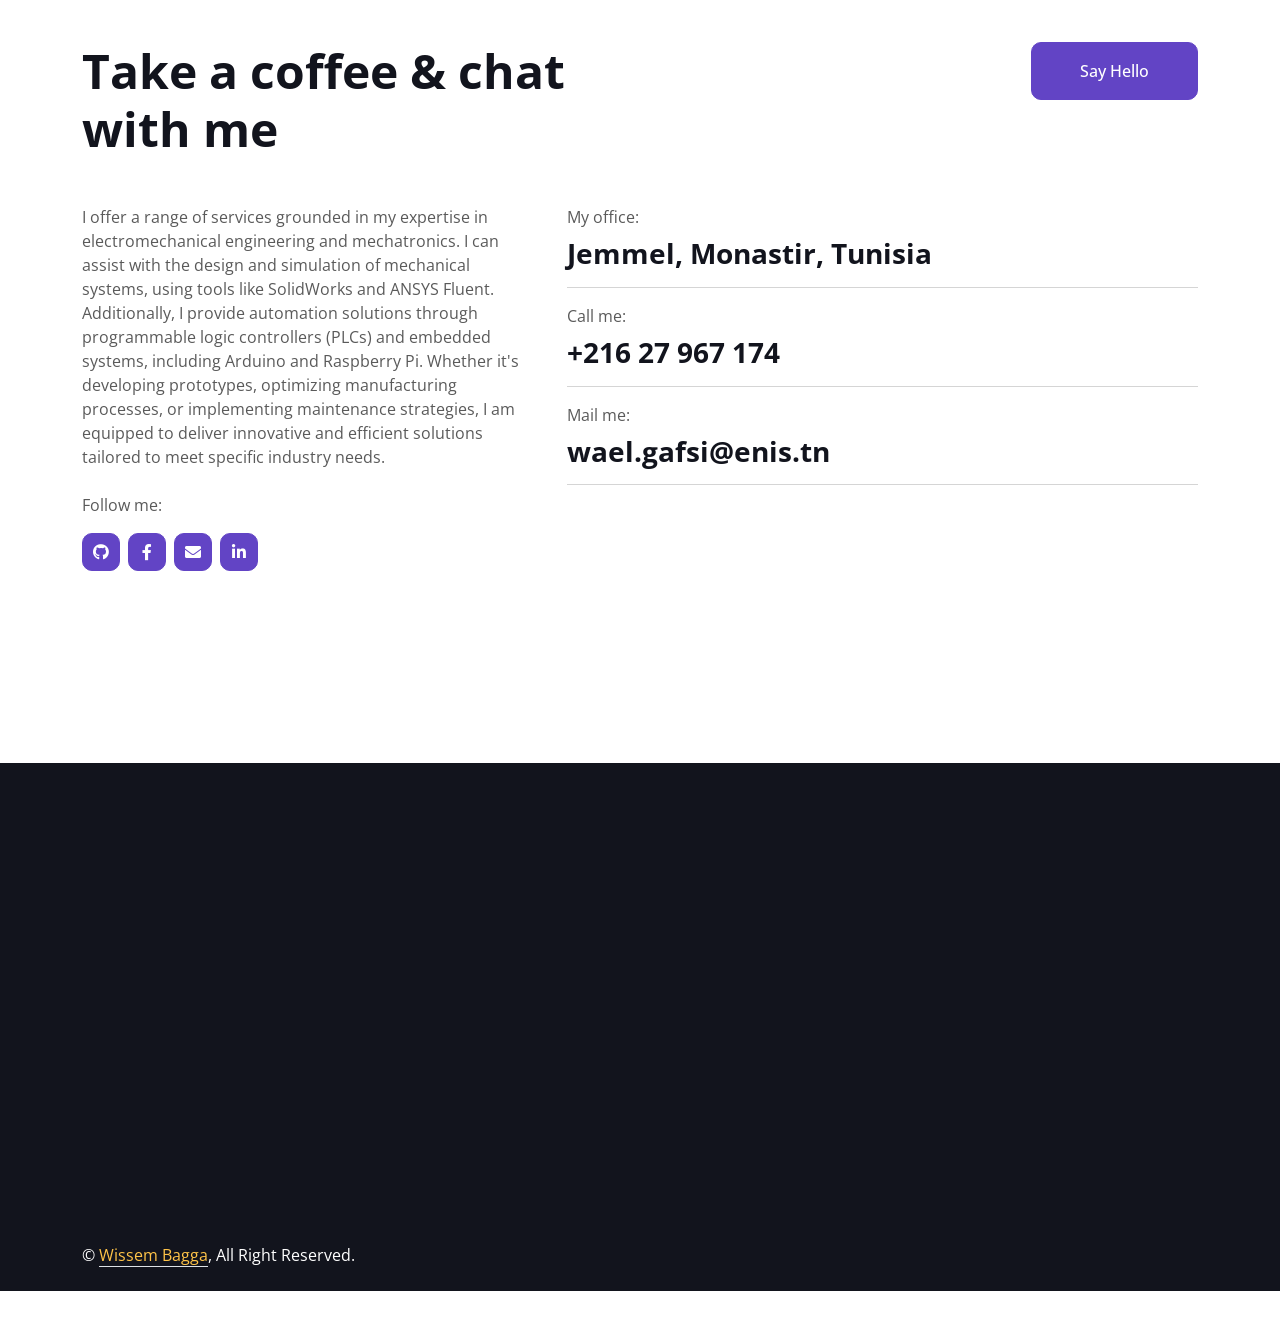
==== commit da99c7a4: "removed line" ====
--- a/index.html
+++ b/index.html
@@ -340,7 +340,6 @@
                         <li class="mx-3 active" data-filter="*">All</li>
                         <li class="mx-3" data-filter=".first">Simulation</li>
                         <li class="mx-3" data-filter=".second">Design</li>
-                        <li class="mx-3" data-filter=".third">Arduino project</li>
                         <li class="mx-3" data-filter=".third">Arduino project</li>
                     </ul>
                 </div>
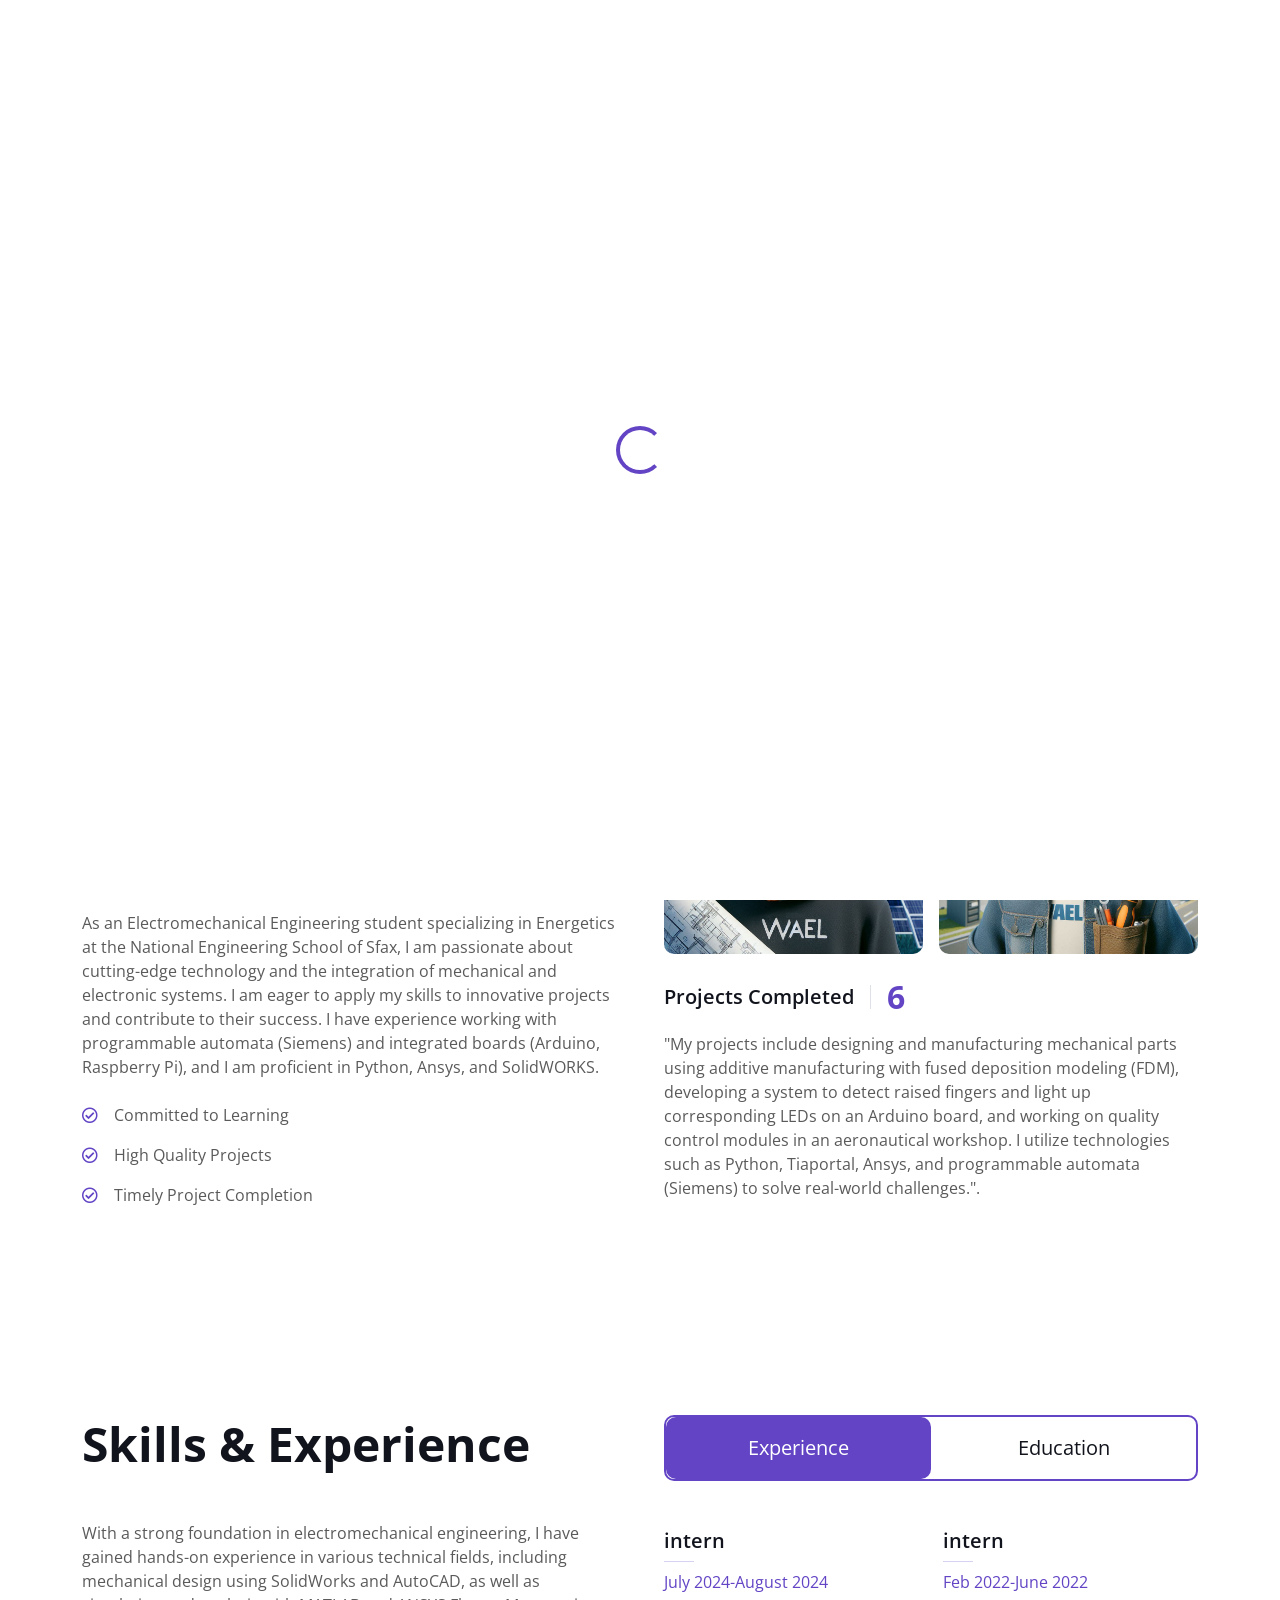
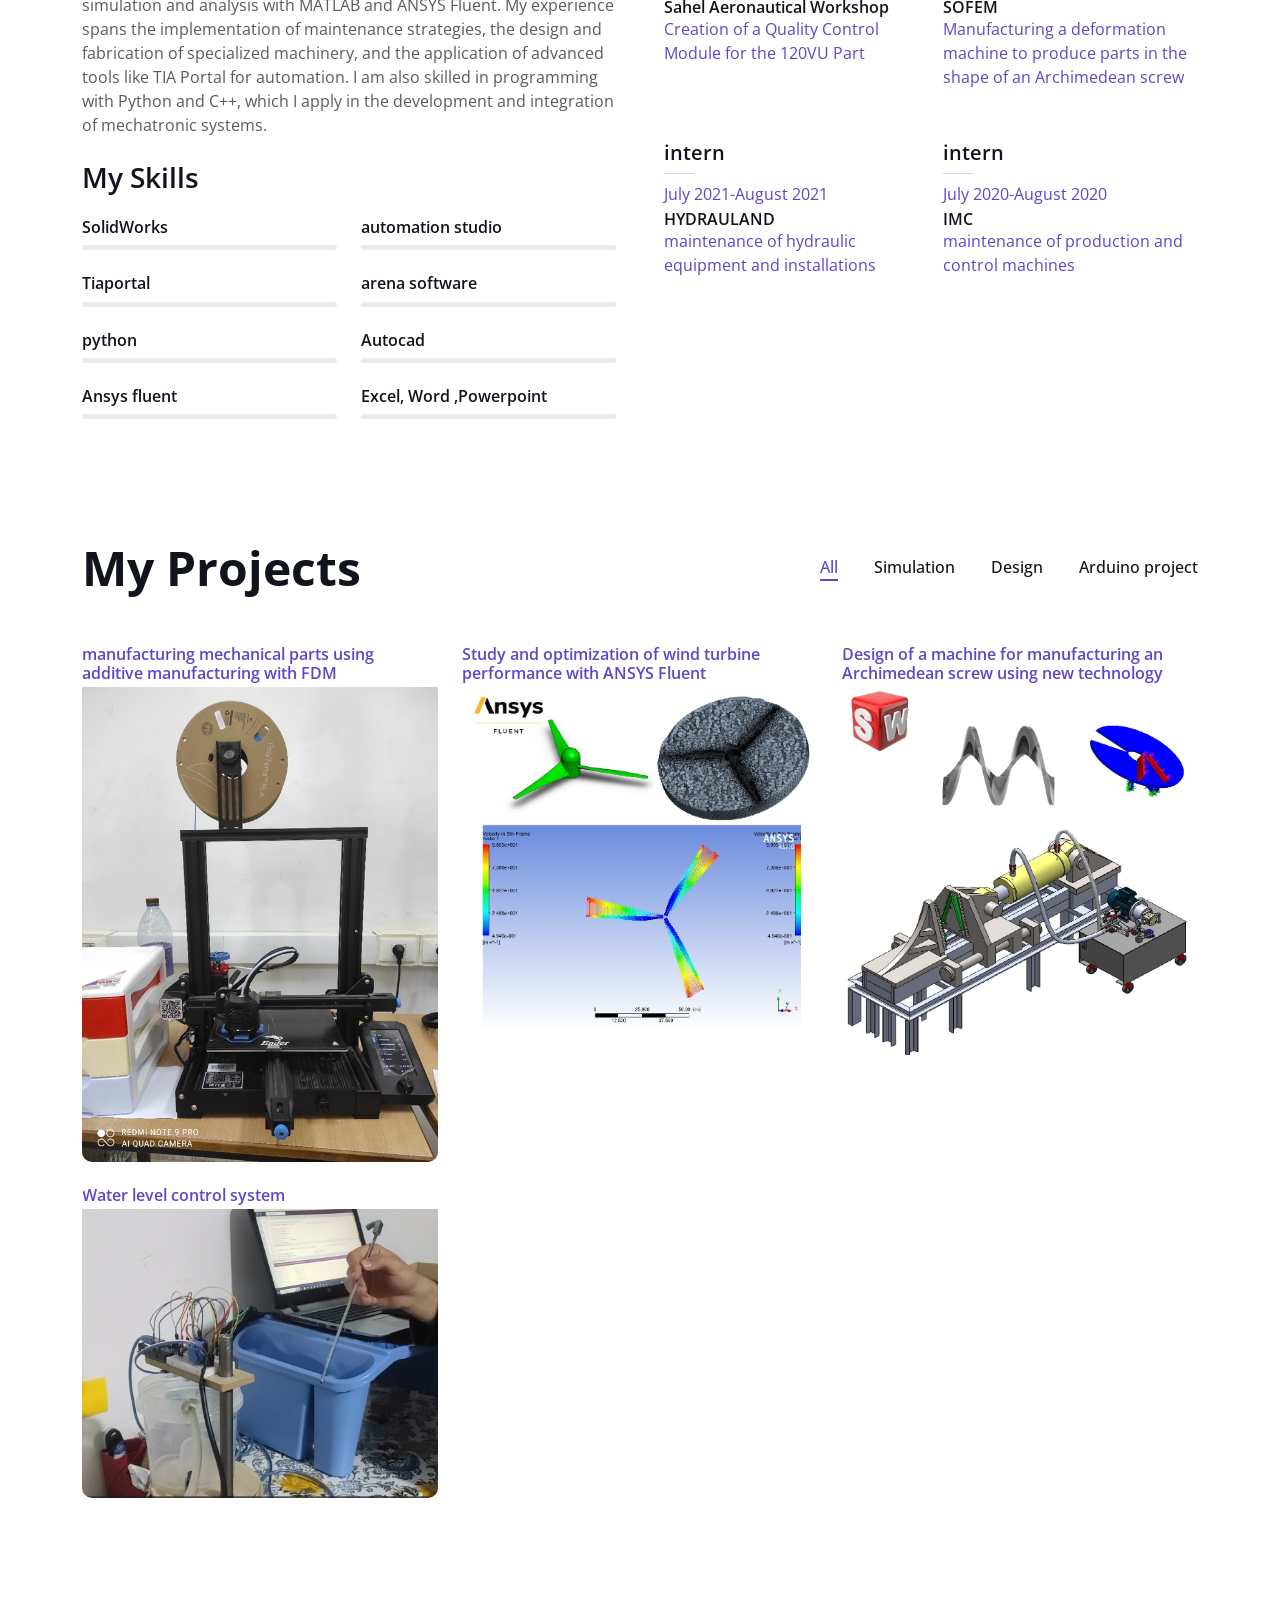
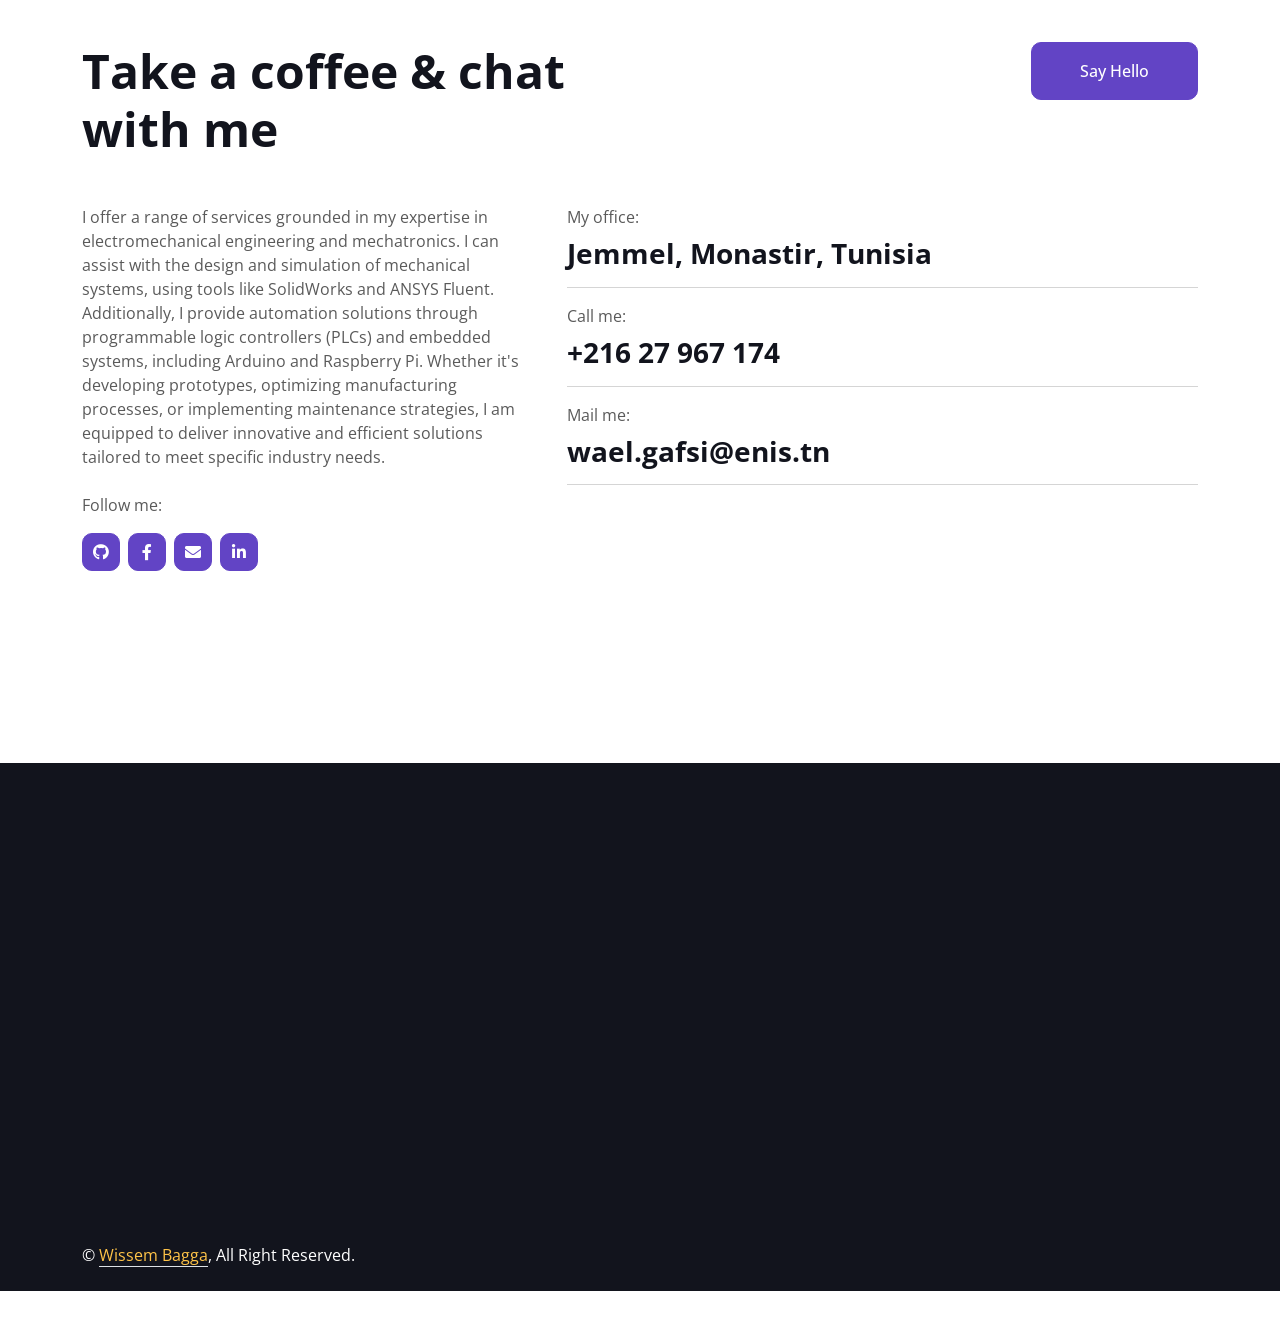
==== commit e54f5efb: "removed percent" ====
--- a/index.html
+++ b/index.html
@@ -167,7 +167,6 @@
                             <div class="skill mb-4">
                                 <div class="d-flex justify-content-between">
                                     <h6 class="font-weight-bold">SolidWorks</h6>
-                                    <h6 class="font-weight-bold">90%</h6>
                                 </div>
                                 <div class="progress">
                                     <div class="progress-bar bg-primary" role="progressbar" aria-valuenow="90" aria-valuemin="0" aria-valuemax="100"></div>
@@ -176,7 +175,6 @@
                             <div class="skill mb-4">
                                 <div class="d-flex justify-content-between">
                                     <h6 class="font-weight-bold">Tiaportal</h6>
-                                    <h6 class="font-weight-bold">70%</h6>
                                 </div>
                                 <div class="progress">
                                     <div class="progress-bar bg-warning" role="progressbar" aria-valuenow="70" aria-valuemin="0" aria-valuemax="100"></div>
@@ -185,7 +183,6 @@
                             <div class="skill mb-4">
                                 <div class="d-flex justify-content-between">
                                     <h6 class="font-weight-bold">python</h6>
-                                    <h6 class="font-weight-bold">70%</h6>
                                 </div>
                                 <div class="progress">
                                     <div class="progress-bar bg-danger" role="progressbar" aria-valuenow="70" aria-valuemin="0" aria-valuemax="100"></div>
@@ -194,7 +191,6 @@
                             <div class="skill mb-4">
                                 <div class="d-flex justify-content-between">
                                     <h6 class="font-weight-bold">Ansys fluent</h6>
-                                    <h6 class="font-weight-bold">80%</h6>
                                 </div>
                                 <div class="progress">
                                     <div class="progress-bar bg-danger" role="progressbar" aria-valuenow="80" aria-valuemin="0" aria-valuemax="100"></div>
@@ -205,7 +201,6 @@
                             <div class="skill mb-4">
                                 <div class="d-flex justify-content-between">
                                     <h6 class="font-weight-bold">automation studio</h6>
-                                    <h6 class="font-weight-bold">90%</h6>
                                 </div>
                                 <div class="progress">
                                     <div class="progress-bar bg-danger" role="progressbar" aria-valuenow="90" aria-valuemin="0" aria-valuemax="100"></div>
@@ -214,7 +209,6 @@
                             <div class="skill mb-4">
                                 <div class="d-flex justify-content-between">
                                     <h6 class="font-weight-bold">arena software</h6>
-                                    <h6 class="font-weight-bold">40%</h6>
                                 </div>
                                 <div class="progress">
                                     <div class="progress-bar bg-dark" role="progressbar" aria-valuenow="40" aria-valuemin="0" aria-valuemax="100"></div>
@@ -224,7 +218,6 @@
                             <div class="skill mb-4">
                                 <div class="d-flex justify-content-between">
                                     <h6 class="font-weight-bold">Autocad</h6>
-                                    <h6 class="font-weight-bold">60%</h6>
                                 </div>
                                 <div class="progress">
                                     <div class="progress-bar bg-dark" role="progressbar" aria-valuenow="60" aria-valuemin="0" aria-valuemax="100"></div>
@@ -233,7 +226,6 @@
                             <div class="skill mb-4">
                                 <div class="d-flex justify-content-between">
                                     <h6 class="font-weight-bold">Excel, Word ,Powerpoint</h6>
-                                    <h6 class="font-weight-bold">90%</h6>
                                 </div>
                                 <div class="progress">
                                     <div class="progress-bar bg-info" role="progressbar" aria-valuenow="90" aria-valuemin="0" aria-valuemax="100"></div>
@@ -351,7 +343,7 @@
                         <img class="img-fluid" src="img/project-1.jpg" alt="">
                         <div class="portfolio-btn">
                             <a class="btn btn-lg-square btn-outline-secondary border-2 mx-1" href="img/project-1.jpg" data-lightbox="portfolio"><i class="fa fa-eye"></i></a>
-                            <a class="btn btn-lg-square btn-outline-secondary border-2 mx-1" href="https://github.com/Wissem1111/Plateforme-de-partage-de-fichiers-securisee-pour-une-entreprise"><i class="fa fa-link"></i></a>
+                            <a class="btn btn-lg-square btn-outline-secondary border-2 mx-1" href="https://www.linkedin.com/posts/activity-7212832236704858112-Qk6U?utm_source=share&utm_medium=member_desktop"><i class="fa fa-link"></i></a>
                         </div>
                     </div>
                 </div>
@@ -361,7 +353,7 @@
                         <img class="img-fluid" src="img/project-2.jpg" alt="">
                         <div class="portfolio-btn">
                             <a class="btn btn-lg-square btn-outline-secondary border-2 mx-1" href="img/project-2.jpg" data-lightbox="portfolio"><i class="fa fa-eye"></i></a>
-                            <a class="btn btn-lg-square btn-outline-secondary border-2 mx-1" href="https://github.com/Wissem1111/Diabetes-Prediction-through-Numerical-Analysis"><i class="fa fa-link"></i></a>
+                            <a class="btn btn-lg-square btn-outline-secondary border-2 mx-1" href="https://www.linkedin.com/posts/activity-7217186531361337346-1nsk?utm_source=share&utm_medium=member_desktop"><i class="fa fa-link"></i></a>
                         </div>
                     </div>
                 </div>
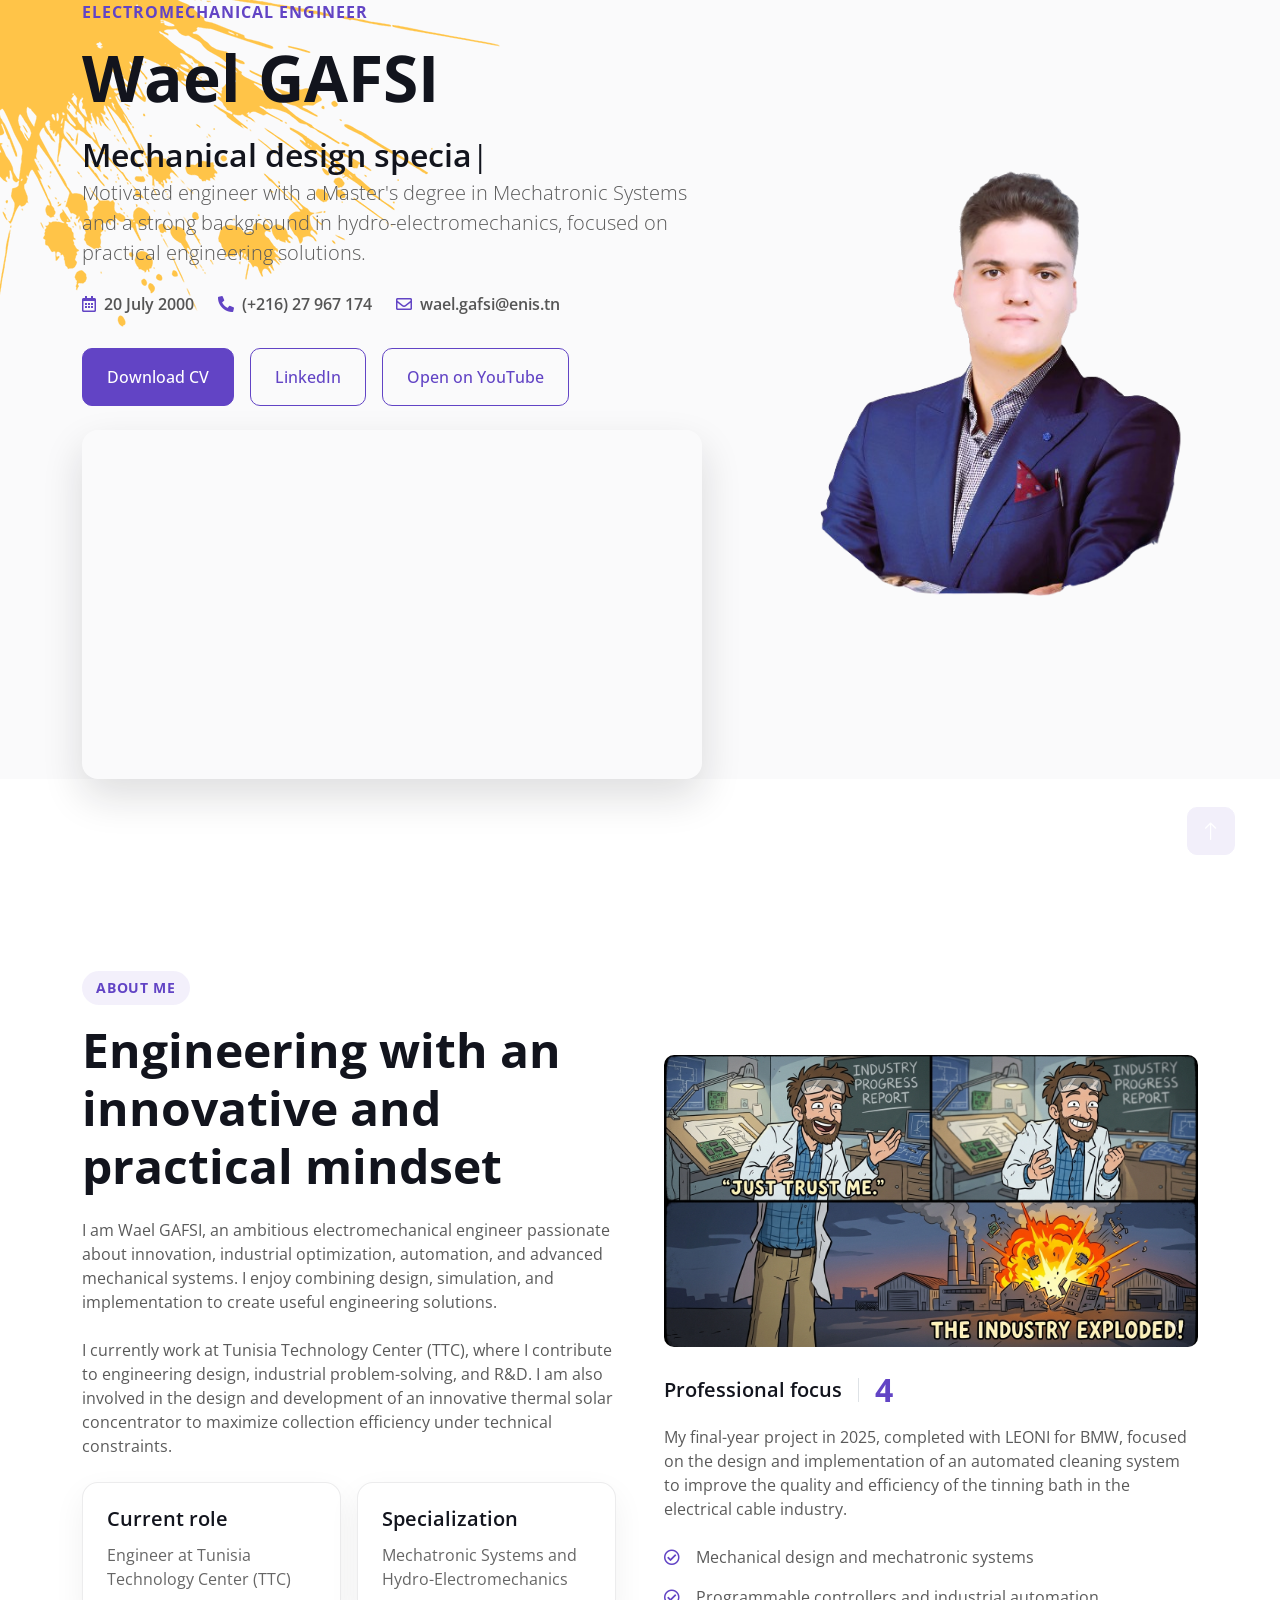
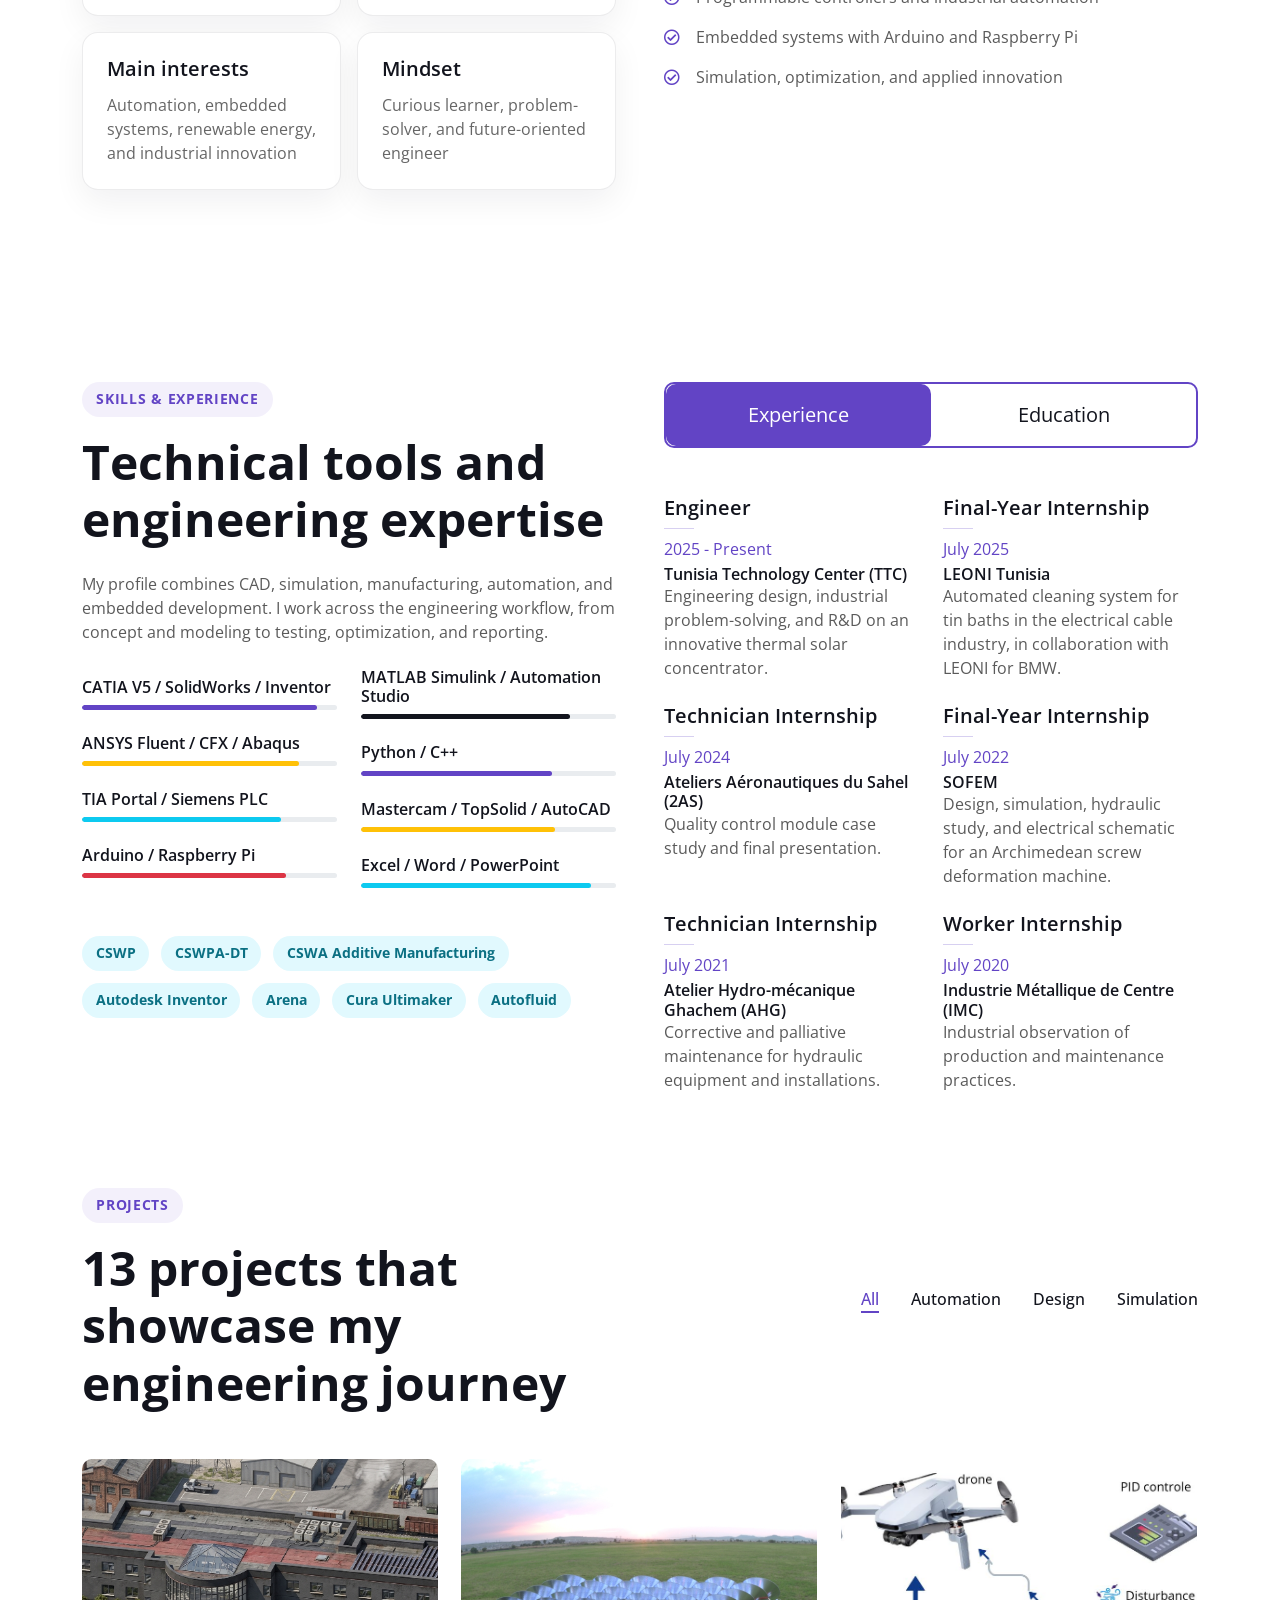
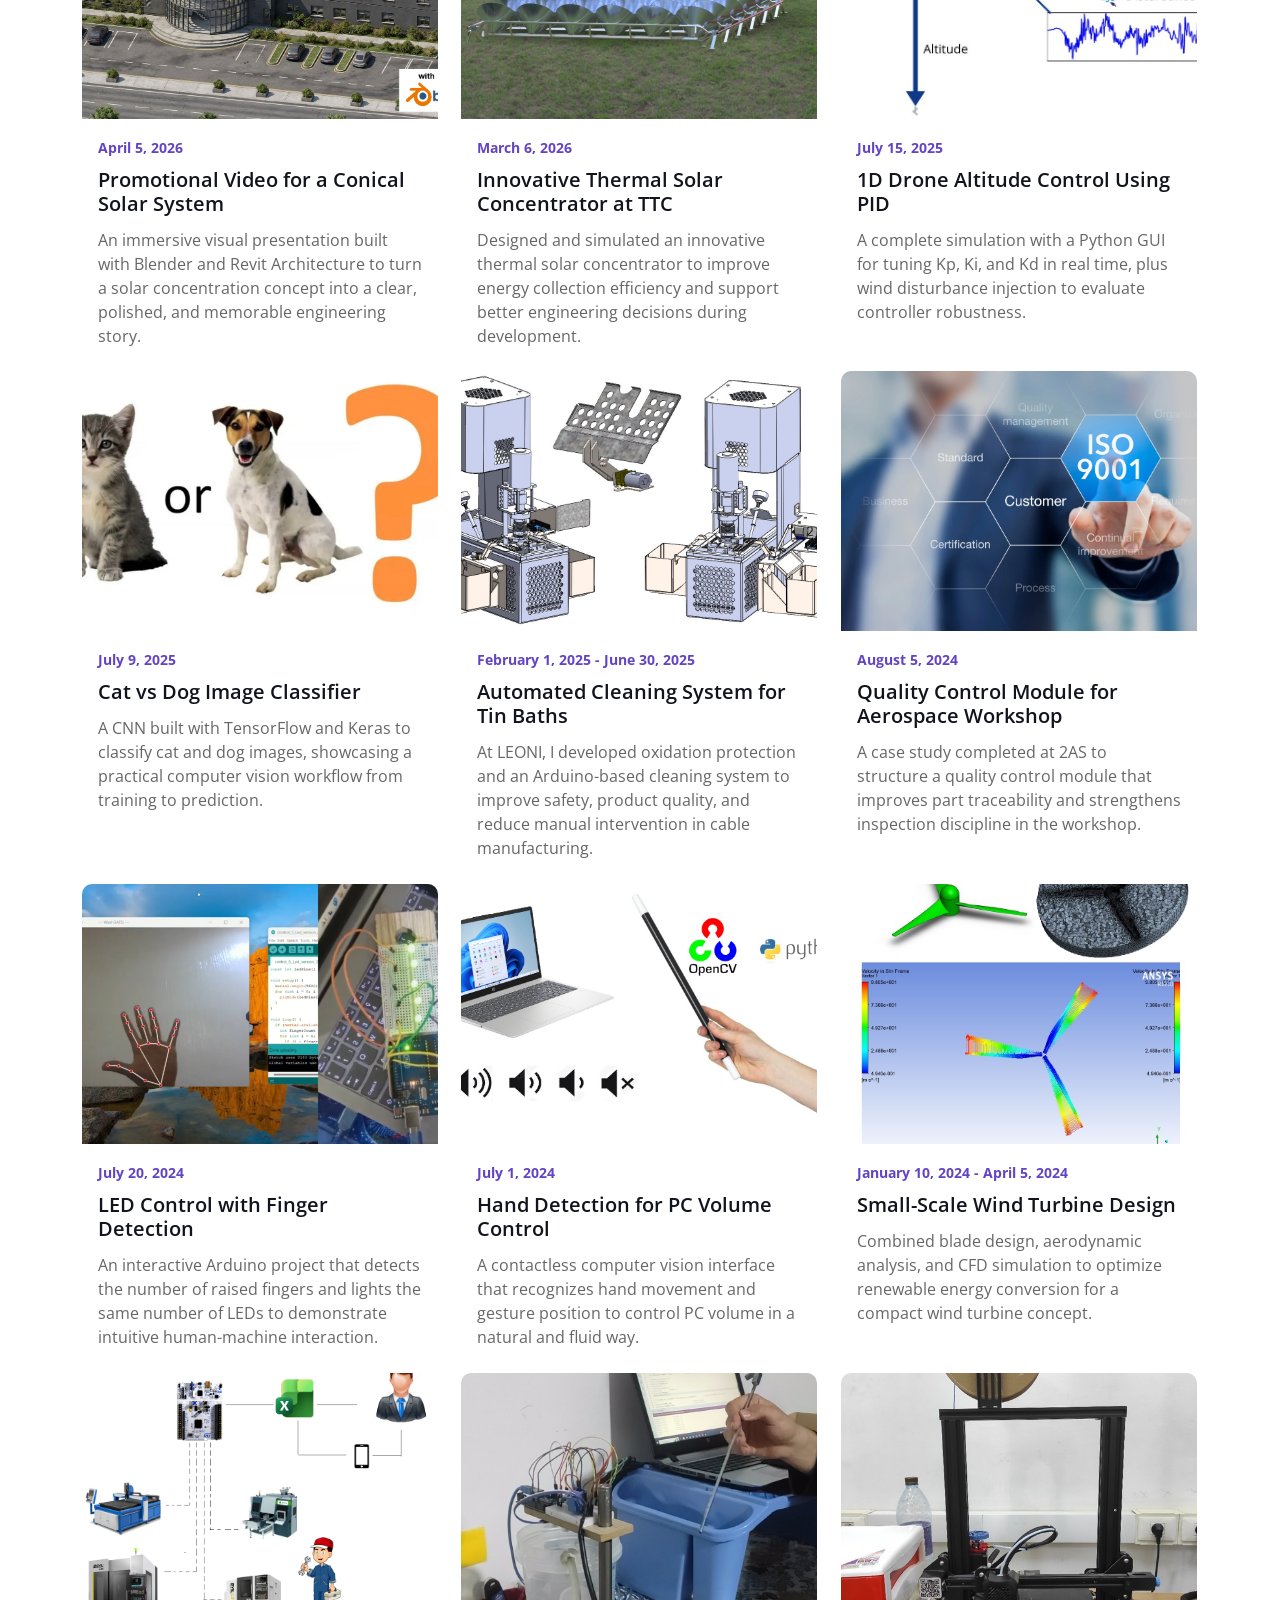
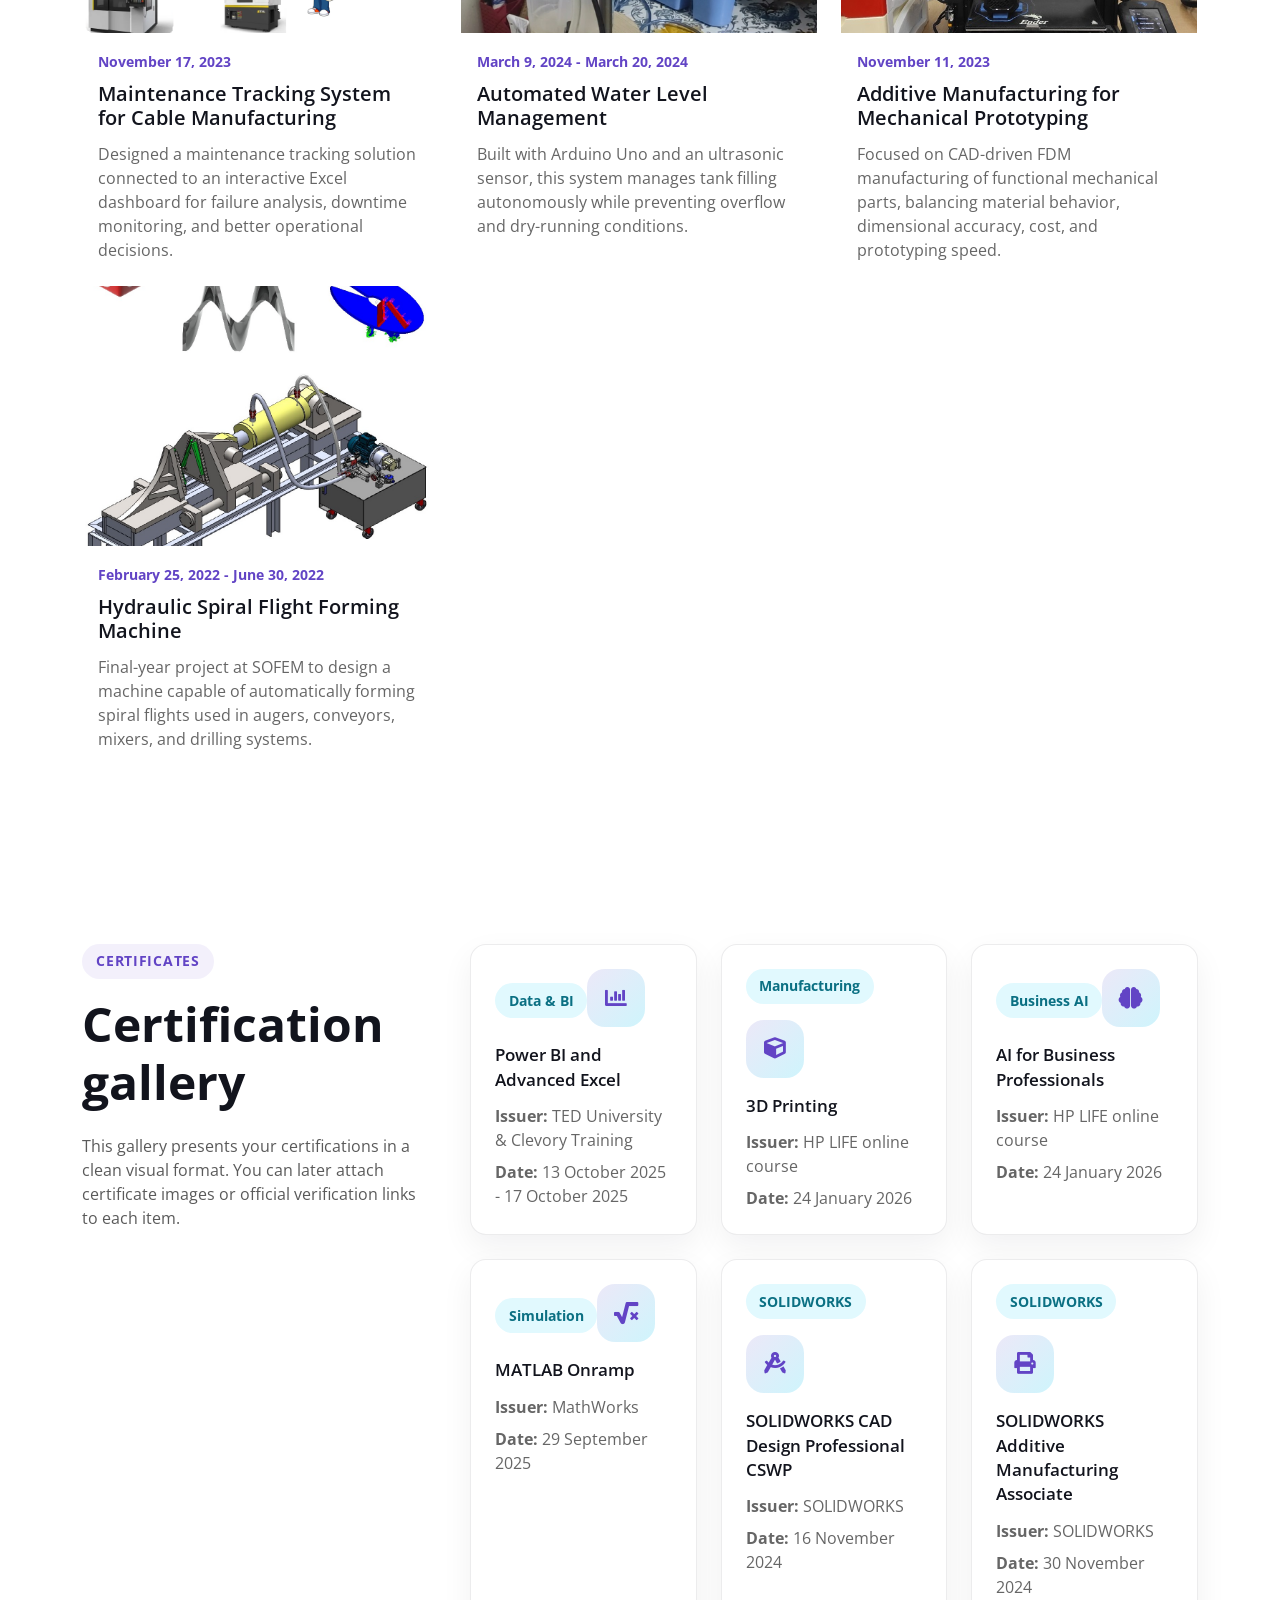
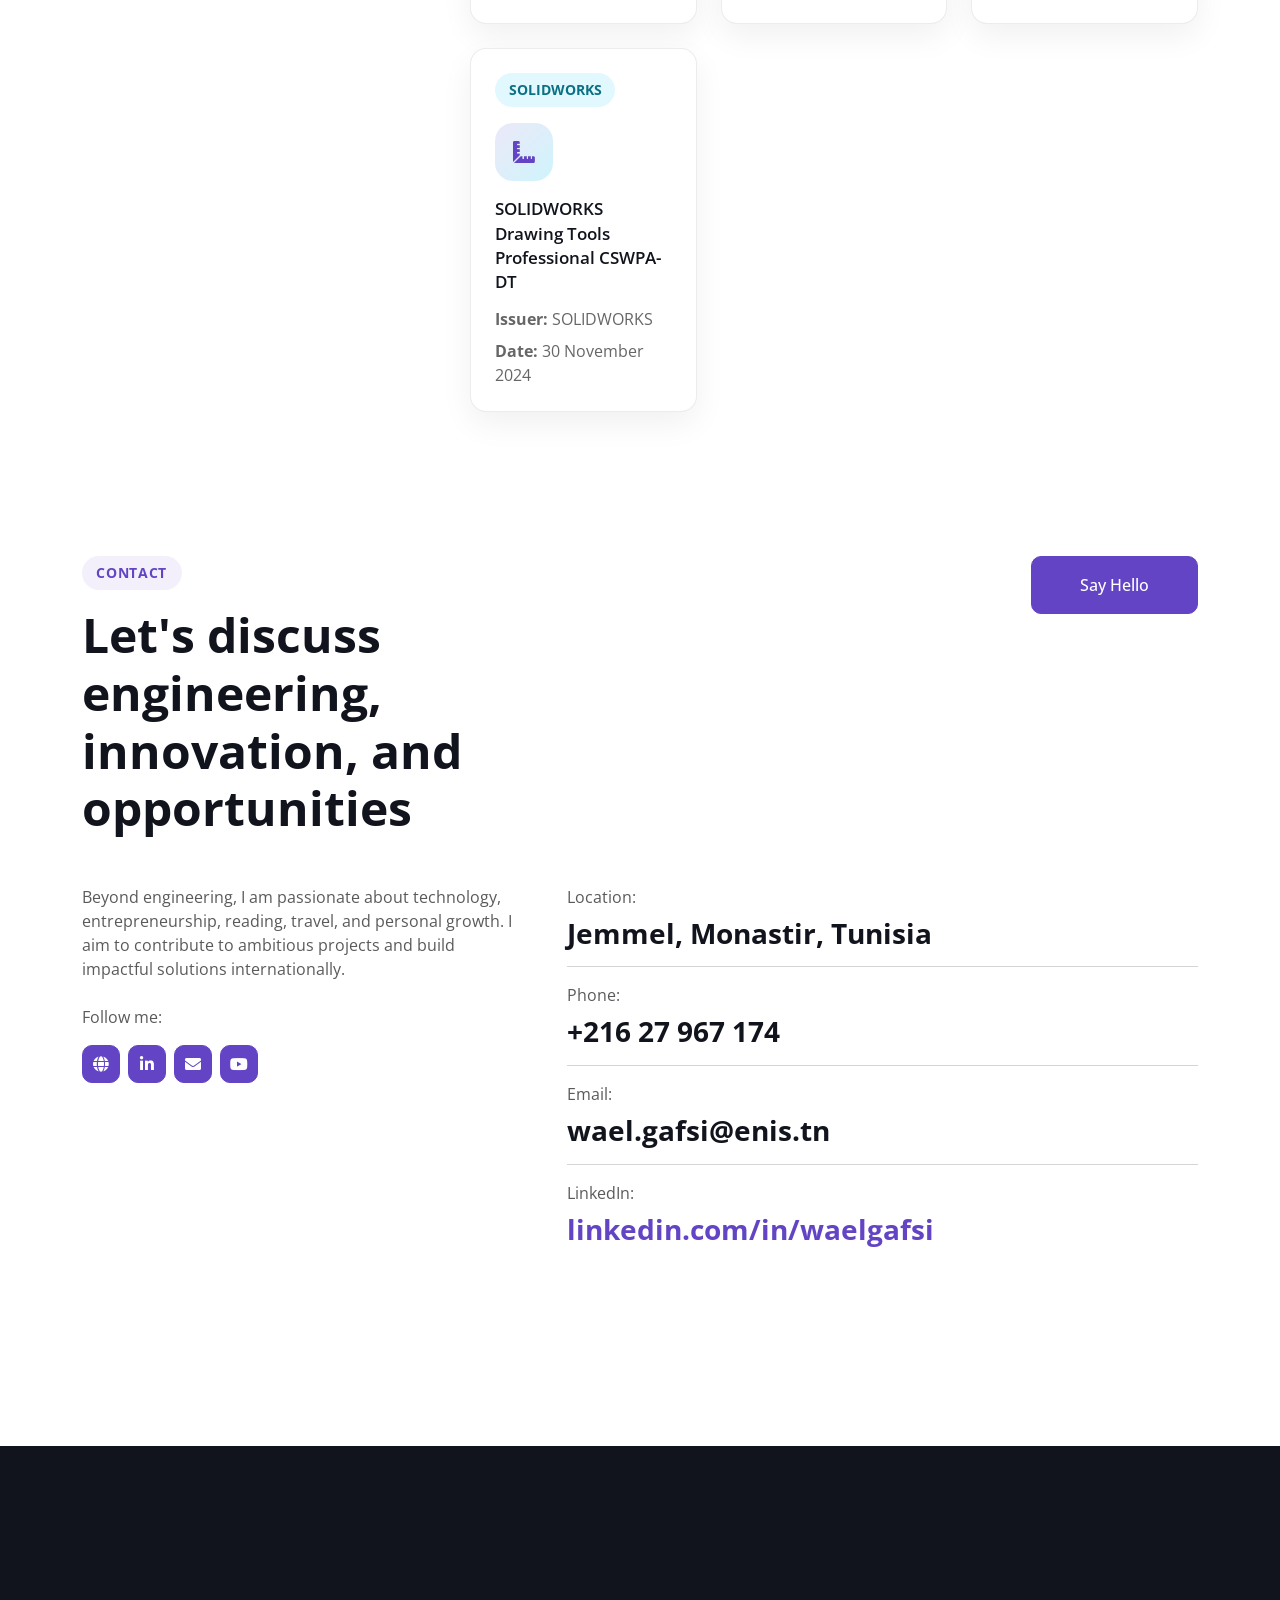
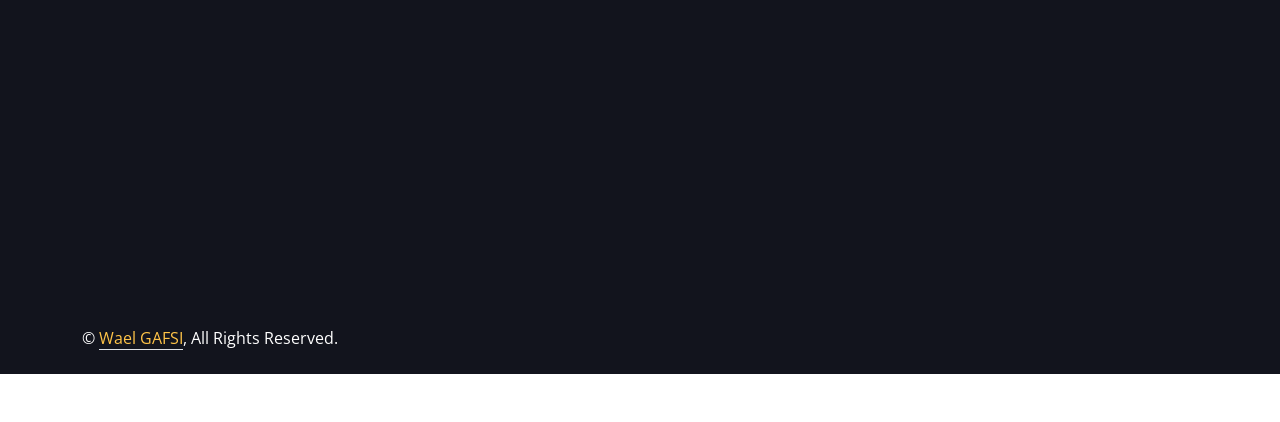
==== commit e1787bb6: "Mise à jour portfolio 2026 : nouveaux projets et version française" ====
--- a/index.html
+++ b/index.html
@@ -1,312 +1,160 @@
 <!DOCTYPE html>
 <html lang="en">
-
 <head>
     <meta charset="utf-8">
-    <title>Wael GAFSI</title>
+    <title>Wael GAFSI | Electromechanical Engineer</title>
     <meta content="width=device-width, initial-scale=1.0" name="viewport">
-    <meta content="" name="keywords">
-    <meta content="" name="description">
-
-    <!-- Favicon -->
+    <meta content="Wael GAFSI electromechanical engineer mechatronics automation renewable energy" name="keywords">
+    <meta content="Portfolio of Wael GAFSI, Electromechanical Engineer specialized in mechatronics, automation, and industrial innovation." name="description">
     <link href="img/wael.ico" rel="icon">
-
-    <!-- Google Web Fonts -->
     <link rel="preconnect" href="https://fonts.googleapis.com">
     <link rel="preconnect" href="https://fonts.gstatic.com" crossorigin>
-    <link href="https://fonts.googleapis.com/css2?family=Open+Sans:wght@400;500;600;700;800&display=swap" rel="stylesheet"> 
-
-    <!-- Icon Font Stylesheet -->
+    <link href="https://fonts.googleapis.com/css2?family=Open+Sans:wght@400;500;600;700;800&display=swap" rel="stylesheet">
     <link href="https://cdnjs.cloudflare.com/ajax/libs/font-awesome/5.10.0/css/all.min.css" rel="stylesheet">
     <link href="https://cdn.jsdelivr.net/npm/bootstrap-icons@1.4.1/font/bootstrap-icons.css" rel="stylesheet">
-
-    <!-- Libraries Stylesheet -->
     <link href="lib/animate/animate.min.css" rel="stylesheet">
     <link href="lib/lightbox/css/lightbox.min.css" rel="stylesheet">
     <link href="lib/owlcarousel/assets/owl.carousel.min.css" rel="stylesheet">
-
-    <!-- Customized Bootstrap Stylesheet -->
     <link href="css/bootstrap.min.css" rel="stylesheet">
-
-    <!-- Template Stylesheet -->
     <link href="css/style.css" rel="stylesheet">
 </head>
-
 <body data-bs-spy="scroll" data-bs-target=".navbar" data-bs-offset="51">
-    <!-- Spinner Start -->
     <div id="spinner" class="show bg-white position-fixed translate-middle w-100 vh-100 top-50 start-50 d-flex align-items-center justify-content-center">
-        <div class="spinner-border text-primary" style="width: 3rem; height: 3rem;" role="status">
-            <span class="sr-only">Loading...</span>
-        </div>
-    </div>
-    <!-- Spinner End -->
-
-
-    <!-- Navbar Start -->
+        <div class="spinner-border text-primary" style="width: 3rem; height: 3rem;" role="status"><span class="sr-only">Loading...</span></div>
+    </div>
+
     <nav class="navbar navbar-expand-lg bg-white navbar-light fixed-top shadow py-lg-0 px-4 px-lg-5 wow fadeIn" data-wow-delay="0.1s">
-        <a href="index.html" class="navbar-brand d-block d-lg-none">
-            <h1 class="text-primary fw-bold m-0">Wael</h1>
-        </a>
-        <button type="button" class="navbar-toggler" data-bs-toggle="collapse" data-bs-target="#navbarCollapse">
-            <span class="navbar-toggler-icon"></span>
-        </button>
+        <a href="index.html" class="navbar-brand d-block d-lg-none"><h1 class="text-primary fw-bold m-0">Wael</h1></a>
+        <button type="button" class="navbar-toggler" data-bs-toggle="collapse" data-bs-target="#navbarCollapse"><span class="navbar-toggler-icon"></span></button>
         <div class="collapse navbar-collapse justify-content-between py-4 py-lg-0" id="navbarCollapse">
             <div class="navbar-nav ms-auto py-0">
                 <a href="#home" class="nav-item nav-link active">Home</a>
                 <a href="#about" class="nav-item nav-link">About</a>
                 <a href="#skill" class="nav-item nav-link">Skills</a>
             </div>
-            <a href="index.html" class="navbar-brand bg-info py-3 px-4 mx-3 d-none d-lg-block">
-                <h1 class="text-primary fw-bold m-0">Wael</h1>
-            </a>
-
-</a>
+            <a href="index.html" class="navbar-brand bg-info py-3 px-4 mx-3 d-none d-lg-block"><h1 class="text-primary fw-bold m-0">Wael</h1></a>
             <div class="navbar-nav me-auto py-0">
                 <a href="#project" class="nav-item nav-link">Projects</a>
+                <a href="#certificates" class="nav-item nav-link">Certificates</a>
                 <a href="#contact" class="nav-item nav-link">Contact</a>
             </div>
+            <div class="lang-switch d-flex align-items-center">
+                <a class="btn btn-outline-primary active" href="index.html">EN</a>
+                <a class="btn btn-outline-primary" href="index-fr.html">FR</a>
+            </div>
         </div>
     </nav>
-    <!-- Navbar End -->
-
-
-<!-- Header Start -->
-<div class="container-fluid bg-light my-6 mt-0" id="home">
-    <div class="container">
-        <div class="row g-5 align-items-center">
-            <div class="col-lg-6 py-6 pb-0 pt-lg-0">
-                <h3 class="text-primary mb-3">I'm</h3>
-                <h1 class="display-3 mb-3">Wael Gafsi</h1>
-                <h2 class="typed-text-output d-inline"></h2>
-                <div class="typed-text d-none">GEM Engineering Student, Passionate about electromechanical Engineering</div>
-                <div class="d-flex align-items-center pt-5">
-                    <a href="downloads/GAFSI.Wael-CV-.pdf"" class="btn btn-primary py-3 px-4 me-5">Download CV</a>
-                    <button type="button" class="btn-play" data-bs-toggle="modal"
-                        data-src="img/wvideo.mp4"  data-bs-target="#videoModal">
-                        <span></span>
-                    </button>
-                    <h5 class="ms-4 mb-0 d-none d-sm-block">Play Video</h5>
-                </div>
-            </div>
-            <div class="col-lg-6">
-                <img class="img-fluid" src="img/profile.png" alt="">
-            </div>
-        </div>
-    </div>
-</div>
-<!-- Header End -->
-
-<!-- Video Modal Start -->
-<div class="modal modal-video fade" id="videoModal" tabindex="-1" aria-labelledby="exampleModalLabel" aria-hidden="true">
-    <div class="modal-dialog">
-        <div class="modal-content rounded-0">
-            <div class="modal-header">
-                <h3 class="modal-title" id="exampleModalLabel">Video</h3>
-                <button type="button" class="btn-close" data-bs-dismiss="modal" aria-label="Close"></button>
-            </div>
-            <div class="modal-body">
-                <!-- 16:9 aspect ratio -->
-                <div class="ratio ratio-16x9">
-                    <iframe class="embed-responsive-item" src="" id="video" allowfullscreen allowscriptaccess="always"
-                        allow="autoplay"></iframe>
-                </div>
-            </div>
-        </div>
-    </div>
-</div>
-<!-- Video Modal End -->
-
-    <!-- About Start -->
+
+    <div class="container-fluid bg-light my-6 mt-0 hero-section" id="home">
+        <div class="container">
+            <div class="row g-5 align-items-center">
+                <div class="col-lg-7 py-6 pb-0 pt-lg-0">
+                    <p class="hero-label text-primary mb-3">Electromechanical Engineer</p>
+                    <h1 class="display-3 mb-3">Wael GAFSI</h1>
+                    <h2 class="typed-text-output d-inline"></h2>
+                    <div class="typed-text d-none">Mechanical design specialist, Mechatronics engineer, Automation and PLC enthusiast, Industrial innovation focused engineer</div>
+                    <p class="lead mb-4">Motivated engineer with a Master&apos;s degree in Mechatronic Systems and a strong background in hydro-electromechanics, focused on practical engineering solutions.</p>
+                    <div class="hero-meta mb-4">
+                        <span><i class="far fa-calendar-alt text-primary me-2"></i>20 July 2000</span>
+                        <span><i class="fas fa-phone-alt text-primary me-2"></i>(+216) 27 967 174</span>
+                        <span><i class="far fa-envelope text-primary me-2"></i>wael.gafsi@enis.tn</span>
+                    </div>
+                    <div class="d-flex flex-wrap align-items-center gap-3 pt-2">
+                        <a href="downloads/GAFSI.Wael-CV-.pdf" class="btn btn-primary py-3 px-4">Download CV</a>
+                        <a href="https://www.linkedin.com/in/waelgafsi/" class="btn btn-outline-primary py-3 px-4" target="_blank" rel="noopener noreferrer">LinkedIn</a>
+                        <a href="https://youtu.be/HfgWjxQYQ6k?si=xqRaeyC1T4fsR9lP" class="btn btn-outline-primary py-3 px-4" target="_blank" rel="noopener noreferrer">Open on YouTube</a>
+                    </div>
+                    <div class="hero-video mt-4">
+                        <div class="ratio ratio-16x9">
+                            <iframe src="https://www.youtube.com/embed/HfgWjxQYQ6k" title="Wael GAFSI project video" allowfullscreen allow="accelerometer; autoplay; clipboard-write; encrypted-media; gyroscope; picture-in-picture; web-share"></iframe>
+                        </div>
+                    </div>
+                </div>
+                <div class="col-lg-5"><img class="img-fluid hero-image" src="img/profile.png" alt="Wael GAFSI"></div>
+            </div>
+        </div>
+    </div>
+
     <div class="container-xxl py-6" id="about">
+        <div class="container">
+            <div class="row g-5 align-items-center">
+                <div class="col-lg-6 wow fadeInUp" data-wow-delay="0.1s">
+                    <div class="section-badge">About Me</div>
+                    <h2 class="display-5 mb-4">Engineering with an innovative and practical mindset</h2>
+                    <p class="mb-4">I am Wael GAFSI, an ambitious electromechanical engineer passionate about innovation, industrial optimization, automation, and advanced mechanical systems. I enjoy combining design, simulation, and implementation to create useful engineering solutions.</p>
+                    <p class="mb-4">I currently work at Tunisia Technology Center (TTC), where I contribute to engineering design, industrial problem-solving, and R&amp;D. I am also involved in the design and development of an innovative thermal solar concentrator to maximize collection efficiency under technical constraints.</p>
+                    <div class="info-grid">
+                        <div class="info-card"><h5>Current role</h5><p>Engineer at Tunisia Technology Center (TTC)</p></div>
+                        <div class="info-card"><h5>Specialization</h5><p>Mechatronic Systems and Hydro-Electromechanics</p></div>
+                        <div class="info-card"><h5>Main interests</h5><p>Automation, embedded systems, renewable energy, and industrial innovation</p></div>
+                        <div class="info-card"><h5>Mindset</h5><p>Curious learner, problem-solver, and future-oriented engineer</p></div>
+                    </div>
+                </div>
+                <div class="col-lg-6 wow fadeInUp" data-wow-delay="0.5s">
+                    <div class="mb-4">
+                        <img class="img-fluid rounded w-100" src="img/about-1.jpg" alt="Engineering work">
+                    </div>
+                    <div class="d-flex align-items-center mb-3">
+                        <h5 class="border-end pe-3 me-3 mb-0">Professional focus</h5>
+                        <h2 class="text-primary fw-bold mb-0" data-toggle="counter-up">7</h2>
+                    </div>
+                    <p class="mb-4">My final-year project in 2025, completed with LEONI for BMW, focused on the design and implementation of an automated cleaning system to improve the quality and efficiency of the tinning bath in the electrical cable industry.</p>
+                    <p class="mb-3"><i class="far fa-check-circle text-primary me-3"></i>Mechanical design and mechatronic systems</p>
+                    <p class="mb-3"><i class="far fa-check-circle text-primary me-3"></i>Programmable controllers and industrial automation</p>
+                    <p class="mb-3"><i class="far fa-check-circle text-primary me-3"></i>Embedded systems with Arduino and Raspberry Pi</p>
+                    <p class="mb-3"><i class="far fa-check-circle text-primary me-3"></i>Simulation, optimization, and applied innovation</p>
+                </div>
+            </div>
+        </div>
+    </div>
+
+    <div class="container-xxl py-6 pb-5" id="skill">
         <div class="container">
             <div class="row g-5">
                 <div class="col-lg-6 wow fadeInUp" data-wow-delay="0.1s">
-                    <div class="d-flex align-items-center mb-5">
-                        <div class="years flex-shrink-0 text-center me-4">
-                            <h1 class="display-1 mb-0">3rd</h1>
-                            <h5 class="mb-0">Year</h5>
-                        </div>
-                        <h3 class="lh-base mb-0">GEM Engineering Student</h3>
-                    </div>
-                    <p class="mb-4">As an Electromechanical Engineering student specializing in Energetics at the National Engineering School of Sfax, I am passionate about cutting-edge technology and the integration of mechanical and electronic systems. I am eager to apply my skills to innovative projects and contribute to their success. I have experience working with programmable automata (Siemens) and integrated boards (Arduino, Raspberry Pi), and I am proficient in Python, Ansys, and SolidWORKS.</p>
-                    <p class="mb-3"><i class="far fa-check-circle text-primary me-3"></i>Committed to Learning</p>
-                    <p class="mb-3"><i class="far fa-check-circle text-primary me-3"></i>High Quality Projects</p>
-                    <p class="mb-3"><i class="far fa-check-circle text-primary me-3"></i>Timely Project Completion</p>
-                </div>
-                <div class="col-lg-6 wow fadeInUp" data-wow-delay="0.5s">
-                    <div class="row g-3 mb-4">
-                        <div class="col-sm-6">
-                            <img class="img-fluid rounded" src="img/about-1.jpg" alt="">
-                        </div>
-                        <div class="col-sm-6">
-                            <img class="img-fluid rounded" src="img/about-2.jpg" alt="">
-                        </div>
-                    </div>
-                    <div class="d-flex align-items-center mb-3">
-                        <h5 class="border-end pe-3 me-3 mb-0">Projects Completed</h5>
-                        <h2 class="text-primary fw-bold mb-0" data-toggle="counter-up">6</h2>
-                    </div>
-                    <p class="mb-0">"My projects include designing and manufacturing mechanical parts using additive manufacturing with fused deposition modeling (FDM), developing a system to detect raised fingers and light up corresponding LEDs on an Arduino board, and working on quality control modules in an aeronautical workshop. I utilize technologies such as Python, Tiaportal, Ansys, and programmable automata (Siemens) to solve real-world challenges.".</p>
-                </div>
-            </div>
-        </div>
-    </div>
-    <!-- About End -->
-
-
-    <!-- Expertise Start -->
-    <div class="container-xxl py-6 pb-5" id="skill">
-        <div class="container">
-            <div class="row g-5">
-                <div class="col-lg-6 wow fadeInUp" data-wow-delay="0.1s">
-                    <h1 class="display-5 mb-5">Skills & Experience</h1>
-                    <p class="mb-4">With a strong foundation in electromechanical engineering, I have gained hands-on experience in various technical fields, including mechanical design using SolidWorks and AutoCAD, as well as simulation and analysis with MATLAB and ANSYS Fluent. My experience spans the implementation of maintenance strategies, the design and fabrication of specialized machinery, and the application of advanced tools like TIA Portal for automation. I am also skilled in programming with Python and C++, which I apply in the development and integration of mechatronic systems.</p>
-                    <h3 class="mb-4">My Skills</h3>
+                    <div class="section-badge">Skills & Experience</div>
+                    <h2 class="display-5 mb-4">Technical tools and engineering expertise</h2>
+                    <p class="mb-4">My profile combines CAD, simulation, manufacturing, automation, and embedded development. I work across the engineering workflow, from concept and modeling to testing, optimization, and reporting.</p>
                     <div class="row align-items-center">
                         <div class="col-md-6">
-                            <div class="skill mb-4">
-                                <div class="d-flex justify-content-between">
-                                    <h6 class="font-weight-bold">SolidWorks</h6>
-                                </div>
-                                <div class="progress">
-                                    <div class="progress-bar bg-primary" role="progressbar" aria-valuenow="90" aria-valuemin="0" aria-valuemax="100"></div>
-                                </div>
-                            </div>
-                            <div class="skill mb-4">
-                                <div class="d-flex justify-content-between">
-                                    <h6 class="font-weight-bold">Tiaportal</h6>
-                                </div>
-                                <div class="progress">
-                                    <div class="progress-bar bg-warning" role="progressbar" aria-valuenow="70" aria-valuemin="0" aria-valuemax="100"></div>
-                                </div>
-                            </div>                            
-                            <div class="skill mb-4">
-                                <div class="d-flex justify-content-between">
-                                    <h6 class="font-weight-bold">python</h6>
-                                </div>
-                                <div class="progress">
-                                    <div class="progress-bar bg-danger" role="progressbar" aria-valuenow="70" aria-valuemin="0" aria-valuemax="100"></div>
-                                </div>
-                            </div>
-                            <div class="skill mb-4">
-                                <div class="d-flex justify-content-between">
-                                    <h6 class="font-weight-bold">Ansys fluent</h6>
-                                </div>
-                                <div class="progress">
-                                    <div class="progress-bar bg-danger" role="progressbar" aria-valuenow="80" aria-valuemin="0" aria-valuemax="100"></div>
-                                </div>
-                            </div>
+                            <div class="skill mb-4"><div class="d-flex justify-content-between"><h6 class="font-weight-bold">CATIA V5 / SolidWorks / Inventor</h6></div><div class="progress"><div class="progress-bar bg-primary" role="progressbar" aria-valuenow="92" aria-valuemin="0" aria-valuemax="100"></div></div></div>
+                            <div class="skill mb-4"><div class="d-flex justify-content-between"><h6 class="font-weight-bold">ANSYS Fluent / CFX / Abaqus</h6></div><div class="progress"><div class="progress-bar bg-warning" role="progressbar" aria-valuenow="85" aria-valuemin="0" aria-valuemax="100"></div></div></div>
+                            <div class="skill mb-4"><div class="d-flex justify-content-between"><h6 class="font-weight-bold">TIA Portal / Siemens PLC</h6></div><div class="progress"><div class="progress-bar bg-info" role="progressbar" aria-valuenow="78" aria-valuemin="0" aria-valuemax="100"></div></div></div>
+                            <div class="skill mb-4"><div class="d-flex justify-content-between"><h6 class="font-weight-bold">Arduino / Raspberry Pi</h6></div><div class="progress"><div class="progress-bar bg-danger" role="progressbar" aria-valuenow="80" aria-valuemin="0" aria-valuemax="100"></div></div></div>
                         </div>
                         <div class="col-md-6">
-                            <div class="skill mb-4">
-                                <div class="d-flex justify-content-between">
-                                    <h6 class="font-weight-bold">automation studio</h6>
-                                </div>
-                                <div class="progress">
-                                    <div class="progress-bar bg-danger" role="progressbar" aria-valuenow="90" aria-valuemin="0" aria-valuemax="100"></div>
-                                </div>
-                            </div>
-                            <div class="skill mb-4">
-                                <div class="d-flex justify-content-between">
-                                    <h6 class="font-weight-bold">arena software</h6>
-                                </div>
-                                <div class="progress">
-                                    <div class="progress-bar bg-dark" role="progressbar" aria-valuenow="40" aria-valuemin="0" aria-valuemax="100"></div>
-                                </div>
-                            </div>
-                            
-                            <div class="skill mb-4">
-                                <div class="d-flex justify-content-between">
-                                    <h6 class="font-weight-bold">Autocad</h6>
-                                </div>
-                                <div class="progress">
-                                    <div class="progress-bar bg-dark" role="progressbar" aria-valuenow="60" aria-valuemin="0" aria-valuemax="100"></div>
-                                </div>
-                            </div>
-                            <div class="skill mb-4">
-                                <div class="d-flex justify-content-between">
-                                    <h6 class="font-weight-bold">Excel, Word ,Powerpoint</h6>
-                                </div>
-                                <div class="progress">
-                                    <div class="progress-bar bg-info" role="progressbar" aria-valuenow="90" aria-valuemin="0" aria-valuemax="100"></div>
-                                </div>
-                            </div>
-                        </div>
+                            <div class="skill mb-4"><div class="d-flex justify-content-between"><h6 class="font-weight-bold">MATLAB Simulink / Automation Studio</h6></div><div class="progress"><div class="progress-bar bg-dark" role="progressbar" aria-valuenow="82" aria-valuemin="0" aria-valuemax="100"></div></div></div>
+                            <div class="skill mb-4"><div class="d-flex justify-content-between"><h6 class="font-weight-bold">Python / C++</h6></div><div class="progress"><div class="progress-bar bg-primary" role="progressbar" aria-valuenow="75" aria-valuemin="0" aria-valuemax="100"></div></div></div>
+                            <div class="skill mb-4"><div class="d-flex justify-content-between"><h6 class="font-weight-bold">Mastercam / TopSolid / AutoCAD</h6></div><div class="progress"><div class="progress-bar bg-warning" role="progressbar" aria-valuenow="76" aria-valuemin="0" aria-valuemax="100"></div></div></div>
+                            <div class="skill mb-4"><div class="d-flex justify-content-between"><h6 class="font-weight-bold">Excel / Word / PowerPoint</h6></div><div class="progress"><div class="progress-bar bg-info" role="progressbar" aria-valuenow="90" aria-valuemin="0" aria-valuemax="100"></div></div></div>
+                        </div>
+                    </div>
+                    <div class="tool-list mt-4">
+                        <span>CSWP</span><span>CSWPA-DT</span><span>CSWA Additive Manufacturing</span><span>Autodesk Inventor</span><span>Arena</span><span>Cura Ultimaker</span><span>Autofluid</span>
                     </div>
                 </div>
                 <div class="col-lg-6 wow fadeInUp" data-wow-delay="0.5s">
                     <ul class="nav nav-pills rounded border border-2 border-primary mb-5">
-                        <li class="nav-item w-50">
-                            <button class="nav-link w-100 py-3 fs-5 active" data-bs-toggle="pill" href="#tab-1">Experience</button>
-                        </li>
-                        <li class="nav-item w-50">
-                            <button class="nav-link w-100 py-3 fs-5" data-bs-toggle="pill" href="#tab-2">Education</button>
-                        </li>
+                        <li class="nav-item w-50"><button class="nav-link w-100 py-3 fs-5 active" data-bs-toggle="pill" href="#tab-1">Experience</button></li>
+                        <li class="nav-item w-50"><button class="nav-link w-100 py-3 fs-5" data-bs-toggle="pill" href="#tab-2">Education</button></li>
                     </ul>
                     <div class="tab-content">
                         <div id="tab-1" class="tab-pane fade show p-0 active">
-                            <div class="row gy-5 gx-4">
-                                <div class="col-sm-6">
-                                    <h5>intern</h5>
-                                    <hr class="text-primary my-2">
-                                    <p class="text-primary mb-1">July 2024-August 2024</p>
-                                    <h6 class="mb-0">Sahel Aeronautical Workshop</h6>
-                                    <p class="text-primary mb-1">Creation of a Quality Control Module for the 120VU Part</p>
-
-                                </div>
-                                <div class="col-sm-6">
-                                    <h5>intern</h5>
-                                    <hr class="text-primary my-2">
-                                    <p class="text-primary mb-1">Feb 2022-June 2022</p>
-                                    <h6 class="mb-0">SOFEM</h6>
-                                    <p class="text-primary mb-1">Manufacturing a deformation machine to produce parts in the shape of an Archimedean screw</p>
-
-                                </div>
-                                <div class="col-sm-6">
-                                    <h5>intern</h5>
-                                    <hr class="text-primary my-2">
-                                    <p class="text-primary mb-1">July 2021-August 2021</p>
-                                    <h6 class="mb-0">HYDRAULAND</h6>
-                                    <p class="text-primary mb-1">maintenance of hydraulic equipment and installations</p>
-
-                                </div>
-                                <div class="col-sm-6">
-                                    <h5>intern</h5>
-                                    <hr class="text-primary my-2">
-                                    <p class="text-primary mb-1">July 2020-August 2020</p>
-                                    <h6 class="mb-0">IMC</h6>
-                                    <p class="text-primary mb-1">maintenance of production and control machines</p>
-
-                                </div>
+                            <div class="row gy-4 gx-4">
+                                <div class="col-sm-6"><h5>Engineer</h5><hr class="text-primary my-2"><p class="text-primary mb-1">2025 - Present</p><h6 class="mb-0">Tunisia Technology Center (TTC)</h6><p class="mb-0">Engineering design, industrial problem-solving, and R&amp;D on an innovative thermal solar concentrator.</p></div>
+                                <div class="col-sm-6"><h5>Final-Year Internship</h5><hr class="text-primary my-2"><p class="text-primary mb-1">July 2025</p><h6 class="mb-0">LEONI Tunisia</h6><p class="mb-0">Automated cleaning system for tin baths in the electrical cable industry, in collaboration with LEONI for BMW.</p></div>
+                                <div class="col-sm-6"><h5>Technician Internship</h5><hr class="text-primary my-2"><p class="text-primary mb-1">July 2024</p><h6 class="mb-0">Ateliers A&eacute;ronautiques du Sahel (2AS)</h6><p class="mb-0">Quality control module case study and final presentation.</p></div>
+                                <div class="col-sm-6"><h5>Final-Year Internship</h5><hr class="text-primary my-2"><p class="text-primary mb-1">July 2022</p><h6 class="mb-0">SOFEM</h6><p class="mb-0">Design, simulation, hydraulic study, and electrical schematic for an Archimedean screw deformation machine.</p></div>
+                                <div class="col-sm-6"><h5>Technician Internship</h5><hr class="text-primary my-2"><p class="text-primary mb-1">July 2021</p><h6 class="mb-0">Atelier Hydro-m&eacute;canique Ghachem (AHG)</h6><p class="mb-0">Corrective and palliative maintenance for hydraulic equipment and installations.</p></div>
+                                <div class="col-sm-6"><h5>Worker Internship</h5><hr class="text-primary my-2"><p class="text-primary mb-1">July 2020</p><h6 class="mb-0">Industrie M&eacute;tallique de Centre (IMC)</h6><p class="mb-0">Industrial observation of production and maintenance practices.</p></div>
                             </div>
                         </div>
                         <div id="tab-2" class="tab-pane fade show p-0">
-                            <div class="row gy-5 gx-4">
-                                <div class="col-sm-6">
-                                    <h5>Student</h5>
-                                    <hr class="text-primary my-2">
-                                    <p class="text-primary mb-1">Sep 2024 - Present</p>
-                                    <h6 class="mb-0">National School of Engineers of Sfax</h6>
-                                    <h6 class="text-primary mb-1">
-                                        Electromechanical Engineering</h6>
-                                </div>
-                                <div class="col-sm-6">
-                                    <h5>Student</h5>
-                                    <hr class="text-primary my-2">
-                                    <p class="text-primary mb-1">Sep 2022- June 2023</p>
-                                    <h6 class="mb-0">Higher Institute in Industrial Systems</h6>
-                                    <h6 class="text-primary mb-1">
-                                        Masters in Mechatronics systems</h6>
-                                </div>                                
-                                <div class="col-sm-6">
-                                    <h5>Student</h5>
-                                    <hr class="text-primary my-2">
-                                    <p class="text-primary mb-1">Sep 2019- June 2022</p>
-                                    <h6 class="mb-0">Higher Institute in Industrial Systems</h6>
-                                    <h6 class="text-primary mb-1">
-                                        
-                                        National Bachelor's Degree in Mechanical Engineering</h6>
-                                </div>
+                            <div class="row gy-4 gx-4">
+                                <div class="col-sm-6"><h5>Engineering Degree</h5><hr class="text-primary my-2"><p class="text-primary mb-1">Sep 2023 - Jun 2025</p><h6 class="mb-0">National Engineering School of Sfax</h6><p class="mb-0">Electromechanical Engineering: Energy</p></div>
+                                <div class="col-sm-6"><h5>Master&apos;s Degree M1</h5><hr class="text-primary my-2"><p class="text-primary mb-1">Sep 2022 - May 2023</p><h6 class="mb-0">National Engineering School of Gabes</h6><p class="mb-0">Master&apos;s Degree in Mechatronic Systems</p></div>
+                                <div class="col-sm-6"><h5>National Diploma</h5><hr class="text-primary my-2"><p class="text-primary mb-1">Oct 2019 - Jun 2022</p><h6 class="mb-0">Higher Institute of Industrial Systems of Gabes</h6><p class="mb-0">Mechanical Engineering: Hydro-Electromechanical</p></div>
+                                <div class="col-sm-6"><h5>Languages</h5><hr class="text-primary my-2"><p class="mb-2"><strong>Arabic:</strong> Native</p><p class="mb-2"><strong>French:</strong> Intermediate</p><p class="mb-0"><strong>English:</strong> Intermediate</p></div>
                             </div>
                         </div>
                     </div>
@@ -314,171 +162,90 @@
             </div>
         </div>
     </div>
-    <!-- Expertise End -->
-
-
-
-
-
-    <!-- Projects Start -->
+
     <div class="container-xxl py-6 pt-5" id="project">
         <div class="container">
             <div class="row g-5 mb-5 align-items-center wow fadeInUp" data-wow-delay="0.1s">
-                <div class="col-lg-6">
-                    <h1 class="display-5 mb-0">My Projects</h1>
-                </div>
+                <div class="col-lg-6"><div class="section-badge">Projects</div><h2 class="display-5 mb-0">13 projects that showcase my engineering journey</h2></div>
                 <div class="col-lg-6 text-lg-end">
                     <ul class="list-inline mx-n3 mb-0" id="portfolio-flters">
-                        <li class="mx-3 active" data-filter="*">All</li>
-                        <li class="mx-3" data-filter=".first">Simulation</li>
-                        <li class="mx-3" data-filter=".second">Design</li>
-                        <li class="mx-3" data-filter=".third">Arduino project</li>
+                        <li class="mx-3 active" data-filter="*">All</li><li class="mx-3" data-filter=".automation">Automation</li><li class="mx-3" data-filter=".design">Design</li><li class="mx-3" data-filter=".simulation">Simulation</li>
                     </ul>
                 </div>
             </div>
             <div class="row g-4 portfolio-container wow fadeInUp" data-wow-delay="0.1s">
-                <div class="col-lg-4 col-md-6 portfolio-item first">
-                    <div class="portfolio-img rounded overflow-hidden">
-                        <h6 class="text-primary mb-1">manufacturing mechanical parts using additive manufacturing with FDM</h6>
-                        <img class="img-fluid" src="img/project-1.jpg" alt="">
-                        <div class="portfolio-btn">
-                            <a class="btn btn-lg-square btn-outline-secondary border-2 mx-1" href="img/project-1.jpg" data-lightbox="portfolio"><i class="fa fa-eye"></i></a>
-                            <a class="btn btn-lg-square btn-outline-secondary border-2 mx-1" href="https://www.linkedin.com/posts/activity-7212832236704858112-Qk6U?utm_source=share&utm_medium=member_desktop"><i class="fa fa-link"></i></a>
-                        </div>
-                    </div>
-                </div>
-                <div class="col-lg-4 col-md-6 portfolio-item third">
-                    <div class="portfolio-img rounded overflow-hidden">
-                        <h6 class="text-primary mb-1">Study and optimization of wind turbine performance with ANSYS Fluent</h6>
-                        <img class="img-fluid" src="img/project-2.jpg" alt="">
-                        <div class="portfolio-btn">
-                            <a class="btn btn-lg-square btn-outline-secondary border-2 mx-1" href="img/project-2.jpg" data-lightbox="portfolio"><i class="fa fa-eye"></i></a>
-                            <a class="btn btn-lg-square btn-outline-secondary border-2 mx-1" href="https://www.linkedin.com/posts/activity-7217186531361337346-1nsk?utm_source=share&utm_medium=member_desktop"><i class="fa fa-link"></i></a>
-                        </div>
-                    </div>
-                </div>
-                <div class="col-lg-4 col-md-6 portfolio-item first">
-                    <div class="portfolio-img rounded overflow-hidden">
-                        <h6 class="text-primary mb-1">Design of a machine for manufacturing an Archimedean screw using new technology</h6>
-                        <img class="img-fluid" src="img/project-3.jpg" alt="">
-                        <div class="portfolio-btn">
-                            <a class="btn btn-lg-square btn-outline-secondary border-2 mx-1" href="img/project-3.jpg" data-lightbox="portfolio"><i class="fa fa-eye"></i></a>
-                            <a class="btn btn-lg-square btn-outline-secondary border-2 mx-1" href=""><i class="fa fa-link"></i></a>
-                        </div>
-                    </div>
-                </div>
-                <div class="col-lg-4 col-md-6 portfolio-item second">
-                    <div class="portfolio-img rounded overflow-hidden">
-                        <h6 class="text-primary mb-1">Water level control system</h6>
-                        <img class="img-fluid" src="img/project-4.jpg" alt="">
-                        <div class="portfolio-btn">
-                            <a class="btn btn-lg-square btn-outline-secondary border-2 mx-1" href="img/project-4.jpg" data-lightbox="portfolio"><i class="fa fa-eye"></i></a>
-                            <a class="btn btn-lg-square btn-outline-secondary border-2 mx-1" href=""><i class="fa fa-link"></i></a>
-                        </div>
-                    </div>
-                </div>
-            </div>
-        </div>
-    </div>
-    <!-- Projects End -->
-</div>
-
-    <!-- Contact Start -->
+                <div class="col-lg-4 col-md-6 portfolio-item design simulation"><div class="portfolio-img rounded overflow-hidden"><img class="img-fluid" src="img/project-1.png" alt="Promotional video for a conical solar concentration system"><div class="portfolio-overlay-text"><span class="portfolio-date">April 5, 2026</span><h5>Promotional Video for a Conical Solar System</h5><p>An immersive visual presentation built with Blender and Revit Architecture to turn a solar concentration concept into a clear, polished, and memorable engineering story.</p></div><div class="portfolio-btn"><a class="btn btn-lg-square btn-outline-secondary border-2 mx-1" href="img/project-1.png" data-lightbox="portfolio"><i class="fa fa-eye"></i></a></div></div></div>
+                <div class="col-lg-4 col-md-6 portfolio-item design simulation"><div class="portfolio-img rounded overflow-hidden"><img class="img-fluid" src="img/project-2.jpg" alt="Innovative thermal solar concentrator"><div class="portfolio-overlay-text"><span class="portfolio-date">March 6, 2026</span><h5>Innovative Thermal Solar Concentrator at TTC</h5><p>Designed and simulated an innovative thermal solar concentrator to improve energy collection efficiency and support better engineering decisions during development.</p></div><div class="portfolio-btn"><a class="btn btn-lg-square btn-outline-secondary border-2 mx-1" href="img/project-2.jpg" data-lightbox="portfolio"><i class="fa fa-eye"></i></a></div></div></div>
+                <div class="col-lg-4 col-md-6 portfolio-item automation simulation"><div class="portfolio-img rounded overflow-hidden"><img class="img-fluid" src="img/project-3.jpg" alt="1D drone altitude control using PID"><div class="portfolio-overlay-text"><span class="portfolio-date">July 15, 2025</span><h5>1D Drone Altitude Control Using PID</h5><p>A complete simulation with a Python GUI for tuning Kp, Ki, and Kd in real time, plus wind disturbance injection to evaluate controller robustness.</p></div><div class="portfolio-btn"><a class="btn btn-lg-square btn-outline-secondary border-2 mx-1" href="img/project-3.jpg" data-lightbox="portfolio"><i class="fa fa-eye"></i></a><a class="btn btn-lg-square btn-outline-secondary border-2 mx-1" href="https://lnkd.in/ezXtNTFW" target="_blank" rel="noopener noreferrer"><i class="fa fa-link"></i></a></div></div></div>
+                <div class="col-lg-4 col-md-6 portfolio-item simulation"><div class="portfolio-img rounded overflow-hidden"><img class="img-fluid" src="img/project-4.png" alt="Cat vs Dog image classifier"><div class="portfolio-overlay-text"><span class="portfolio-date">July 9, 2025</span><h5>Cat vs Dog Image Classifier</h5><p>A CNN built with TensorFlow and Keras to classify cat and dog images, showcasing a practical computer vision workflow from training to prediction.</p></div><div class="portfolio-btn"><a class="btn btn-lg-square btn-outline-secondary border-2 mx-1" href="img/project-4.png" data-lightbox="portfolio"><i class="fa fa-eye"></i></a><a class="btn btn-lg-square btn-outline-secondary border-2 mx-1" href="https://github.com/WaelGAFSI/Cat-Vs-Dog-Classifier.git" target="_blank" rel="noopener noreferrer"><i class="fab fa-github"></i></a></div></div></div>
+                <div class="col-lg-4 col-md-6 portfolio-item automation design"><div class="portfolio-img rounded overflow-hidden"><img class="img-fluid" src="img/project-5.JPG" alt="Automated cleaning system for tin baths"><div class="portfolio-overlay-text"><span class="portfolio-date">February 1, 2025 - June 30, 2025</span><h5>Automated Cleaning System for Tin Baths</h5><p>At LEONI, I developed oxidation protection and an Arduino-based cleaning system to improve safety, product quality, and reduce manual intervention in cable manufacturing.</p></div><div class="portfolio-btn"><a class="btn btn-lg-square btn-outline-secondary border-2 mx-1" href="img/project-5.JPG" data-lightbox="portfolio"><i class="fa fa-eye"></i></a><a class="btn btn-lg-square btn-outline-secondary border-2 mx-1" href="https://www.linkedin.com/posts/activity-7343928129343614977-sqNV?utm_source=share&utm_medium=member_desktop&rcm=ACoAADdjwcEBtgKhzoruEP8I3Ej2GQE8hj1qPjI" target="_blank" rel="noopener noreferrer"><i class="fa fa-link"></i></a></div></div></div>
+                <div class="col-lg-4 col-md-6 portfolio-item automation design"><div class="portfolio-img rounded overflow-hidden"><img class="img-fluid" src="img/project-6.png" alt="Quality control module for aerospace workshop"><div class="portfolio-overlay-text"><span class="portfolio-date">August 5, 2024</span><h5>Quality Control Module for Aerospace Workshop</h5><p>A case study completed at 2AS to structure a quality control module that improves part traceability and strengthens inspection discipline in the workshop.</p></div><div class="portfolio-btn"><a class="btn btn-lg-square btn-outline-secondary border-2 mx-1" href="img/project-6.png" data-lightbox="portfolio"><i class="fa fa-eye"></i></a></div></div></div>
+                <div class="col-lg-4 col-md-6 portfolio-item automation"><div class="portfolio-img rounded overflow-hidden"><img class="img-fluid" src="img/project-7.png" alt="LED control with finger detection"><div class="portfolio-overlay-text"><span class="portfolio-date">July 20, 2024</span><h5>LED Control with Finger Detection</h5><p>An interactive Arduino project that detects the number of raised fingers and lights the same number of LEDs to demonstrate intuitive human-machine interaction.</p></div><div class="portfolio-btn"><a class="btn btn-lg-square btn-outline-secondary border-2 mx-1" href="img/project-7.png" data-lightbox="portfolio"><i class="fa fa-eye"></i></a><a class="btn btn-lg-square btn-outline-secondary border-2 mx-1" href="https://www.linkedin.com/posts/ugcPost-7224794012740689921-5cje?utm_source=share&utm_medium=member_desktop&rcm=ACoAADdjwcEBtgKhzoruEP8I3Ej2GQE8hj1qPjI" target="_blank" rel="noopener noreferrer"><i class="fa fa-link"></i></a></div></div></div>
+                <div class="col-lg-4 col-md-6 portfolio-item automation simulation"><div class="portfolio-img rounded overflow-hidden"><img class="img-fluid" src="img/project-8.jpg" alt="Hand detection for PC volume control"><div class="portfolio-overlay-text"><span class="portfolio-date">July 1, 2024</span><h5>Hand Detection for PC Volume Control</h5><p>A contactless computer vision interface that recognizes hand movement and gesture position to control PC volume in a natural and fluid way.</p></div><div class="portfolio-btn"><a class="btn btn-lg-square btn-outline-secondary border-2 mx-1" href="img/project-8.jpg" data-lightbox="portfolio"><i class="fa fa-eye"></i></a></div></div></div>
+                <div class="col-lg-4 col-md-6 portfolio-item design simulation"><div class="portfolio-img rounded overflow-hidden"><img class="img-fluid" src="img/project-9.jpg" alt="Small-scale wind turbine design"><div class="portfolio-overlay-text"><span class="portfolio-date">January 10, 2024 - April 5, 2024</span><h5>Small-Scale Wind Turbine Design</h5><p>Combined blade design, aerodynamic analysis, and CFD simulation to optimize renewable energy conversion for a compact wind turbine concept.</p></div><div class="portfolio-btn"><a class="btn btn-lg-square btn-outline-secondary border-2 mx-1" href="img/project-9.jpg" data-lightbox="portfolio"><i class="fa fa-eye"></i></a></div></div></div>
+                <div class="col-lg-4 col-md-6 portfolio-item automation simulation"><div class="portfolio-img rounded overflow-hidden"><img class="img-fluid" src="img/project-10.png" alt="Industrial maintenance tracking system"><div class="portfolio-overlay-text"><span class="portfolio-date">November 17, 2023</span><h5>Maintenance Tracking System for Cable Manufacturing</h5><p>Designed a maintenance tracking solution connected to an interactive Excel dashboard for failure analysis, downtime monitoring, and better operational decisions.</p></div><div class="portfolio-btn"><a class="btn btn-lg-square btn-outline-secondary border-2 mx-1" href="img/project-10.png" data-lightbox="portfolio"><i class="fa fa-eye"></i></a></div></div></div>
+                <div class="col-lg-4 col-md-6 portfolio-item automation"><div class="portfolio-img rounded overflow-hidden"><img class="img-fluid" src="img/project-11.jpg" alt="Automated water level management"><div class="portfolio-overlay-text"><span class="portfolio-date">March 9, 2024 - March 20, 2024</span><h5>Automated Water Level Management</h5><p>Built with Arduino Uno and an ultrasonic sensor, this system manages tank filling autonomously while preventing overflow and dry-running conditions.</p></div><div class="portfolio-btn"><a class="btn btn-lg-square btn-outline-secondary border-2 mx-1" href="img/project-11.jpg" data-lightbox="portfolio"><i class="fa fa-eye"></i></a></div></div></div>
+                <div class="col-lg-4 col-md-6 portfolio-item design"><div class="portfolio-img rounded overflow-hidden"><img class="img-fluid" src="img/project-12.jpg" alt="Additive manufacturing for mechanical prototyping"><div class="portfolio-overlay-text"><span class="portfolio-date">November 11, 2023</span><h5>Additive Manufacturing for Mechanical Prototyping</h5><p>Focused on CAD-driven FDM manufacturing of functional mechanical parts, balancing material behavior, dimensional accuracy, cost, and prototyping speed.</p></div><div class="portfolio-btn"><a class="btn btn-lg-square btn-outline-secondary border-2 mx-1" href="img/project-12.jpg" data-lightbox="portfolio"><i class="fa fa-eye"></i></a><a class="btn btn-lg-square btn-outline-secondary border-2 mx-1" href="https://www.linkedin.com/posts/ugcPost-7212832233676550144-4GzD?utm_source=share&utm_medium=member_desktop&rcm=ACoAADdjwcEBtgKhzoruEP8I3Ej2GQE8hj1qPjI" target="_blank" rel="noopener noreferrer"><i class="fa fa-link"></i></a></div></div></div>
+                <div class="col-lg-4 col-md-6 portfolio-item automation design"><div class="portfolio-img rounded overflow-hidden"><img class="img-fluid" src="img/project-13.jpg" alt="Hydraulic spiral flight forming machine"><div class="portfolio-overlay-text"><span class="portfolio-date">February 25, 2022 - June 30, 2022</span><h5>Hydraulic Spiral Flight Forming Machine</h5><p>Final-year project at SOFEM to design a machine capable of automatically forming spiral flights used in augers, conveyors, mixers, and drilling systems.</p></div><div class="portfolio-btn"><a class="btn btn-lg-square btn-outline-secondary border-2 mx-1" href="img/project-13.jpg" data-lightbox="portfolio"><i class="fa fa-eye"></i></a></div></div></div>
+            </div>
+            </div>
+        </div>
+    </div>
+
+    <div class="container-xxl py-6" id="certificates">
+        <div class="container">
+            <div class="row g-5 align-items-start">
+                <div class="col-lg-4 wow fadeInUp" data-wow-delay="0.1s">
+                    <div class="section-badge">Certificates</div>
+                    <h2 class="display-5 mb-4">Certification gallery</h2>
+                    <p class="mb-0">This gallery presents your certifications in a clean visual format. You can later attach certificate images or official verification links to each item.</p>
+                </div>
+                <div class="col-lg-8 wow fadeInUp" data-wow-delay="0.3s">
+                    <div class="row g-4">
+                        <div class="col-md-6 col-xl-4"><div class="certificate-card certificate-gallery-card"><span class="certificate-tag">Data &amp; BI</span><div class="certificate-icon"><i class="fas fa-chart-bar"></i></div><h4>Power BI and Advanced Excel</h4><p class="mb-2"><strong>Issuer:</strong> TED University &amp; Clevory Training</p><p class="mb-0"><strong>Date:</strong> 13 October 2025 - 17 October 2025</p></div></div>
+                        <div class="col-md-6 col-xl-4"><div class="certificate-card certificate-gallery-card"><span class="certificate-tag">Manufacturing</span><div class="certificate-icon"><i class="fas fa-cube"></i></div><h4>3D Printing</h4><p class="mb-2"><strong>Issuer:</strong> HP LIFE online course</p><p class="mb-0"><strong>Date:</strong> 24 January 2026</p></div></div>
+                        <div class="col-md-6 col-xl-4"><div class="certificate-card certificate-gallery-card"><span class="certificate-tag">Business AI</span><div class="certificate-icon"><i class="fas fa-brain"></i></div><h4>AI for Business Professionals</h4><p class="mb-2"><strong>Issuer:</strong> HP LIFE online course</p><p class="mb-0"><strong>Date:</strong> 24 January 2026</p></div></div>
+                        <div class="col-md-6 col-xl-4"><div class="certificate-card certificate-gallery-card"><span class="certificate-tag">Simulation</span><div class="certificate-icon"><i class="fas fa-square-root-alt"></i></div><h4>MATLAB Onramp</h4><p class="mb-2"><strong>Issuer:</strong> MathWorks</p><p class="mb-0"><strong>Date:</strong> 29 September 2025</p></div></div>
+                        <div class="col-md-6 col-xl-4"><div class="certificate-card certificate-gallery-card"><span class="certificate-tag">SOLIDWORKS</span><div class="certificate-icon"><i class="fas fa-drafting-compass"></i></div><h4>SOLIDWORKS CAD Design Professional CSWP</h4><p class="mb-2"><strong>Issuer:</strong> SOLIDWORKS</p><p class="mb-0"><strong>Date:</strong> 16 November 2024</p></div></div>
+                        <div class="col-md-6 col-xl-4"><div class="certificate-card certificate-gallery-card"><span class="certificate-tag">SOLIDWORKS</span><div class="certificate-icon"><i class="fas fa-print"></i></div><h4>SOLIDWORKS Additive Manufacturing Associate</h4><p class="mb-2"><strong>Issuer:</strong> SOLIDWORKS</p><p class="mb-0"><strong>Date:</strong> 30 November 2024</p></div></div>
+                        <div class="col-md-6 col-xl-4"><div class="certificate-card certificate-gallery-card"><span class="certificate-tag">SOLIDWORKS</span><div class="certificate-icon"><i class="fas fa-ruler-combined"></i></div><h4>SOLIDWORKS Drawing Tools Professional CSWPA-DT</h4><p class="mb-2"><strong>Issuer:</strong> SOLIDWORKS</p><p class="mb-0"><strong>Date:</strong> 30 November 2024</p></div></div>
+                    </div>
+                </div>
+            </div>
+        </div>
+    </div>
+
     <div class="container-xxl pb-5" id="contact">
         <div class="container py-5">
             <div class="row g-5 mb-5 wow fadeInUp" data-wow-delay="0.1s">
-                <div class="col-lg-6">
-                    <h1 class="display-5 mb-0">Take a coffee & chat with me</h1>
-                </div>
-                <div class="col-lg-6 text-lg-end">
-                    <a class="btn btn-primary py-3 px-5" href="">Say Hello</a>
-                </div>
+                <div class="col-lg-6"><div class="section-badge">Contact</div><h2 class="display-5 mb-0">Let&apos;s discuss engineering, innovation, and opportunities</h2></div>
+                <div class="col-lg-6 text-lg-end"><a class="btn btn-primary py-3 px-5" href="mailto:wael.gafsi@enis.tn">Say Hello</a></div>
             </div>
             <div class="row g-5">
-                
-                <div class="col-lg-5 col-md-6 wow fadeInUp" data-wow-delay="0.5s">
-                    <p class="mb-4">I offer a range of services grounded in my expertise in electromechanical engineering and mechatronics.
-                        I can assist with the design and simulation of mechanical systems, using tools like SolidWorks and ANSYS Fluent.
-                        Additionally, I provide automation solutions through programmable logic controllers (PLCs) and embedded systems, including Arduino and Raspberry Pi.
-                        Whether it's developing prototypes, optimizing manufacturing processes, or implementing maintenance strategies,
-                        I am equipped to deliver innovative and efficient solutions tailored to meet specific industry needs.
-                    </p> 
+                <div class="col-lg-5 col-md-6 wow fadeInUp" data-wow-delay="0.3s">
+                    <p class="mb-4">Beyond engineering, I am passionate about technology, entrepreneurship, reading, travel, and personal growth. I aim to contribute to ambitious projects and build impactful solutions internationally.</p>
                     <p class="mb-2">Follow me:</p>
                     <div class="d-flex pt-2">
-                        <a class="btn btn-square btn-primary me-2" href="https://github.com/WaelGAFSI"><i class="fab fa-github"></i></a>
-                        <a class="btn btn-square btn-primary me-2" href="https://www.facebook.com/wael123gafsi/"><i class="fab fa-facebook-f"></i></a>
+                        <a class="btn btn-square btn-primary me-2" href="https://portfolio-wael.onrender.com/" target="_blank" rel="noopener noreferrer"><i class="fa fa-globe"></i></a>
+                        <a class="btn btn-square btn-primary me-2" href="https://www.linkedin.com/in/waelgafsi/" target="_blank" rel="noopener noreferrer"><i class="fab fa-linkedin-in"></i></a>
                         <a class="btn btn-square btn-primary me-2" href="mailto:wael.gafsi@enis.tn"><i class="fa fa-envelope"></i></a>
-                        <a class="btn btn-square btn-primary me-2" href="https://www.linkedin.com/in/waelgafsi/"><i class="fab fa-linkedin-in"></i></a>
-                    </div>
-                </div>
-                <div class="col-lg-7 col-md-6 wow fadeInUp" data-wow-delay="0.1s">
-                    <p class="mb-2">My office:</p>
-                    <h3 class="fw-bold">Jemmel, Monastir, Tunisia</h3>
-                    <hr class="w-100">
-                    <p class="mb-2">Call me:</p>
-                    <h3 class="fw-bold">+216 27 967 174</h3>
-                    <hr class="w-100">
-                    <p class="mb-2">Mail me:</p>
-                    <h3 class="fw-bold">wael.gafsi@enis.tn</h3>
-                    <hr class="w-100">
-
-                </div>
-            </div>
-        </div>
-    </div>
-    <!-- Contact End -->
-
-
-    <!-- Map Start -->
-    <div class="container-xxl pt-5 px-0 wow fadeInUp" data-wow-delay="0.1s">
-        <div class="container-xxl pt-5 px-0">
-            <div class="bg-dark">
-                <iframe
-                src="https://www.google.com/maps/embed?pb=!1m18!1m12!1m3!1d1715350.5506369068!2d10.62616774621481!3d33.647712153028246!2m3!1f0!2f0!3f0!3m2!1i1024!2i768!4f13.1!3m3!1m2!1s0x13d27992f0f0b8c7%3A0x432ba7c45e3e7d8!2sJemmel%2C%20Monastir%2C%20Tunisia!5e0!3m2!1sen!2sbd!4v1693606904889!5m2!1sen!2sbd"
-                frameborder="0" style="width: 100%; height: 450px; border:0;" allowfullscreen="" aria-hidden="false"
-                tabindex="0"></iframe>
-            </div>
-        </div>
-    </div>
-    <!-- Map End -->
-
-
-
-    <!-- Copyright Start -->
-        <div class="container-fluid bg-dark text-white py-4">
-            <div class="container">
-                <div class="row">
-                    <div class="col-md-6 text-center text-md-start mb-3 mb-md-0">
-                        &copy; <a class="border-bottom text-secondary" href="#">Wissem Bagga</a>, All Right Reserved.
-                    </div>
-                </div>
-            </div>
-        </div>
-    </div>
-    <!-- Copyright End -->
-
-
-    <!-- Back to Top -->
+                        <a class="btn btn-square btn-primary me-2" href="https://youtu.be/HfgWjxQYQ6k?si=xqRaeyC1T4fsR9lP" target="_blank" rel="noopener noreferrer"><i class="fab fa-youtube"></i></a>
+                    </div>
+                </div>
+                <div class="col-lg-7 col-md-6 wow fadeInUp" data-wow-delay="0.5s">
+                    <p class="mb-2">Location:</p><h3 class="fw-bold">Jemmel, Monastir, Tunisia</h3><hr class="w-100">
+                    <p class="mb-2">Phone:</p><h3 class="fw-bold">+216 27 967 174</h3><hr class="w-100">
+                    <p class="mb-2">Email:</p><h3 class="fw-bold">wael.gafsi@enis.tn</h3><hr class="w-100">
+                    <p class="mb-2">LinkedIn:</p><h3 class="fw-bold"><a href="https://www.linkedin.com/in/waelgafsi/" target="_blank" rel="noopener noreferrer">linkedin.com/in/waelgafsi</a></h3>
+                </div>
+            </div>
+        </div>
+    </div>
+
+    <div class="container-xxl pt-5 px-0 wow fadeInUp" data-wow-delay="0.1s"><div class="container-xxl pt-5 px-0"><div class="bg-dark"><iframe src="https://www.google.com/maps/embed?pb=!1m18!1m12!1m3!1d1715350.5506369068!2d10.62616774621481!3d33.647712153028246!2m3!1f0!2f0!3f0!3m2!1i1024!2i768!4f13.1!3m3!1m2!1s0x13d27992f0f0b8c7%3A0x432ba7c45e3e7d8!2sJemmel%2C%20Monastir%2C%20Tunisia!5e0!3m2!1sen!2sbd!4v1693606904889!5m2!1sen!2sbd" frameborder="0" style="width: 100%; height: 450px; border: 0;" allowfullscreen="" aria-hidden="false" tabindex="0"></iframe></div></div></div>
+    <div class="container-fluid bg-dark text-white py-4"><div class="container"><div class="row"><div class="col-md-12 text-center text-md-start">&copy; <a class="border-bottom text-secondary" href="index.html">Wael GAFSI</a>, All Rights Reserved.</div></div></div></div>
     <a href="#" class="btn btn-lg btn-primary btn-lg-square back-to-top"><i class="bi bi-arrow-up"></i></a>
-    
-    
-    <!-- JavaScript Libraries --> 
-    <script async src="https://www.google.com/recaptcha/api.js"></script>
-    <script>
-        var videoModal = document.getElementById('videoModal');
-        var videoPlayer = document.getElementById('video');
-    
-        videoModal.addEventListener('show.bs.modal', function (event) {
-            var button = event.relatedTarget;
-            var videoSrc = button.getAttribute('data-src');
-            videoPlayer.src = videoSrc + "?autoplay=1"; // Start playing automatically
-        });
-    
-        videoModal.addEventListener('hidden.bs.modal', function () {
-            videoPlayer.src = ""; // Stop the video
-        });
-    </script>
-    <script src="https://www.google.com/recaptcha/api.js" async defer></script>
+
     <script src="https://code.jquery.com/jquery-3.4.1.min.js"></script>
     <script src="https://cdn.jsdelivr.net/npm/bootstrap@5.0.0/dist/js/bootstrap.bundle.min.js"></script>
     <script src="lib/wow/wow.min.js"></script>
@@ -489,8 +256,6 @@
     <script src="lib/owlcarousel/owl.carousel.min.js"></script>
     <script src="lib/isotope/isotope.pkgd.min.js"></script>
     <script src="lib/lightbox/js/lightbox.min.js"></script>
-
-    <!-- Template Javascript -->
     <script src="js/main.js"></script>
 </body>
 </html>
--- a/css/style.css
+++ b/css/style.css
@@ -274,6 +274,12 @@
 
 .portfolio-img {
     position: relative;
+}
+
+.portfolio-img img {
+    width: 100%;
+    height: 260px;
+    object-fit: cover;
 }
 
 .portfolio-btn {
@@ -297,4 +303,183 @@
     padding-bottom: 30px !important;
 }
 
-
+.hero-section {
+    background-position: left top;
+    background-size: cover;
+}
+
+.hero-label {
+    font-size: 1rem;
+    font-weight: 700;
+    letter-spacing: 1px;
+    text-transform: uppercase;
+}
+
+.hero-image {
+    max-height: 620px;
+    object-fit: contain;
+}
+
+.hero-video {
+    max-width: 620px;
+    border-radius: 1rem;
+    overflow: hidden;
+    box-shadow: 0 18px 40px rgba(18, 20, 29, 0.14);
+}
+
+.hero-meta {
+    display: flex;
+    flex-wrap: wrap;
+    gap: 12px 24px;
+    color: #555;
+    font-weight: 600;
+}
+
+.section-badge {
+    display: inline-block;
+    margin-bottom: 1rem;
+    padding: 0.45rem 0.9rem;
+    border-radius: 999px;
+    background: rgba(98, 68, 197, 0.08);
+    color: var(--primary);
+    font-size: 0.85rem;
+    font-weight: 700;
+    letter-spacing: 0.05em;
+    text-transform: uppercase;
+}
+
+.lang-switch {
+    gap: 10px;
+}
+
+.lang-switch .btn {
+    padding: 0.45rem 0.9rem;
+    border-radius: 999px;
+    line-height: 1.2;
+}
+
+.lang-switch .btn.active {
+    color: #fff;
+    background: var(--primary);
+    border-color: var(--primary);
+}
+
+.info-grid {
+    display: grid;
+    grid-template-columns: repeat(2, minmax(0, 1fr));
+    gap: 1rem;
+}
+
+.info-card,
+.certificate-card {
+    height: 100%;
+    padding: 1.5rem;
+    border: 1px solid rgba(18, 20, 29, 0.08);
+    border-radius: 1rem;
+    background: #fff;
+    box-shadow: 0 12px 32px rgba(18, 20, 29, 0.06);
+}
+
+.info-card h5,
+.certificate-card h4,
+.portfolio-overlay-text h5 {
+    margin-bottom: 0.75rem;
+}
+
+.info-card p,
+.certificate-card p,
+.portfolio-overlay-text p {
+    margin-bottom: 0;
+    color: #666;
+}
+
+.tool-list {
+    display: flex;
+    flex-wrap: wrap;
+    gap: 0.75rem;
+}
+
+.tool-list span,
+.certificate-tag {
+    display: inline-flex;
+    align-items: center;
+    padding: 0.45rem 0.85rem;
+    border-radius: 999px;
+    background: rgba(13, 202, 240, 0.12);
+    color: #0b7083;
+    font-size: 0.85rem;
+    font-weight: 700;
+}
+
+.certificate-card .certificate-tag {
+    margin-bottom: 1rem;
+}
+
+.certificate-card-wide {
+    background: linear-gradient(135deg, rgba(98, 68, 197, 0.06), rgba(13, 202, 240, 0.1));
+}
+
+.certificate-gallery-card {
+    position: relative;
+    overflow: hidden;
+    transition: transform 0.3s ease, box-shadow 0.3s ease;
+}
+
+.certificate-gallery-card:hover {
+    transform: translateY(-6px);
+    box-shadow: 0 18px 40px rgba(18, 20, 29, 0.12);
+}
+
+.certificate-icon {
+    width: 58px;
+    height: 58px;
+    margin-bottom: 1rem;
+    border-radius: 18px;
+    display: inline-flex;
+    align-items: center;
+    justify-content: center;
+    background: linear-gradient(135deg, rgba(98, 68, 197, 0.12), rgba(13, 202, 240, 0.2));
+    color: var(--primary);
+    font-size: 1.35rem;
+}
+
+.certificate-gallery-card h4 {
+    font-size: 1.05rem;
+    line-height: 1.45;
+}
+
+.portfolio-overlay-text {
+    padding: 1rem 1rem 0;
+    background: #fff;
+    min-height: 170px;
+}
+
+.portfolio-date {
+    display: inline-block;
+    margin-bottom: 0.6rem;
+    color: var(--primary);
+    font-size: 0.85rem;
+    font-weight: 700;
+}
+
+@media (max-width: 991.98px) {
+    .lang-switch {
+        margin-top: 1rem;
+        justify-content: flex-start;
+    }
+}
+
+@media (max-width: 767.98px) {
+    .info-grid {
+        grid-template-columns: 1fr;
+    }
+
+    .hero-meta {
+        flex-direction: column;
+        gap: 10px;
+    }
+
+    .portfolio-overlay-text {
+        min-height: auto;
+    }
+}
